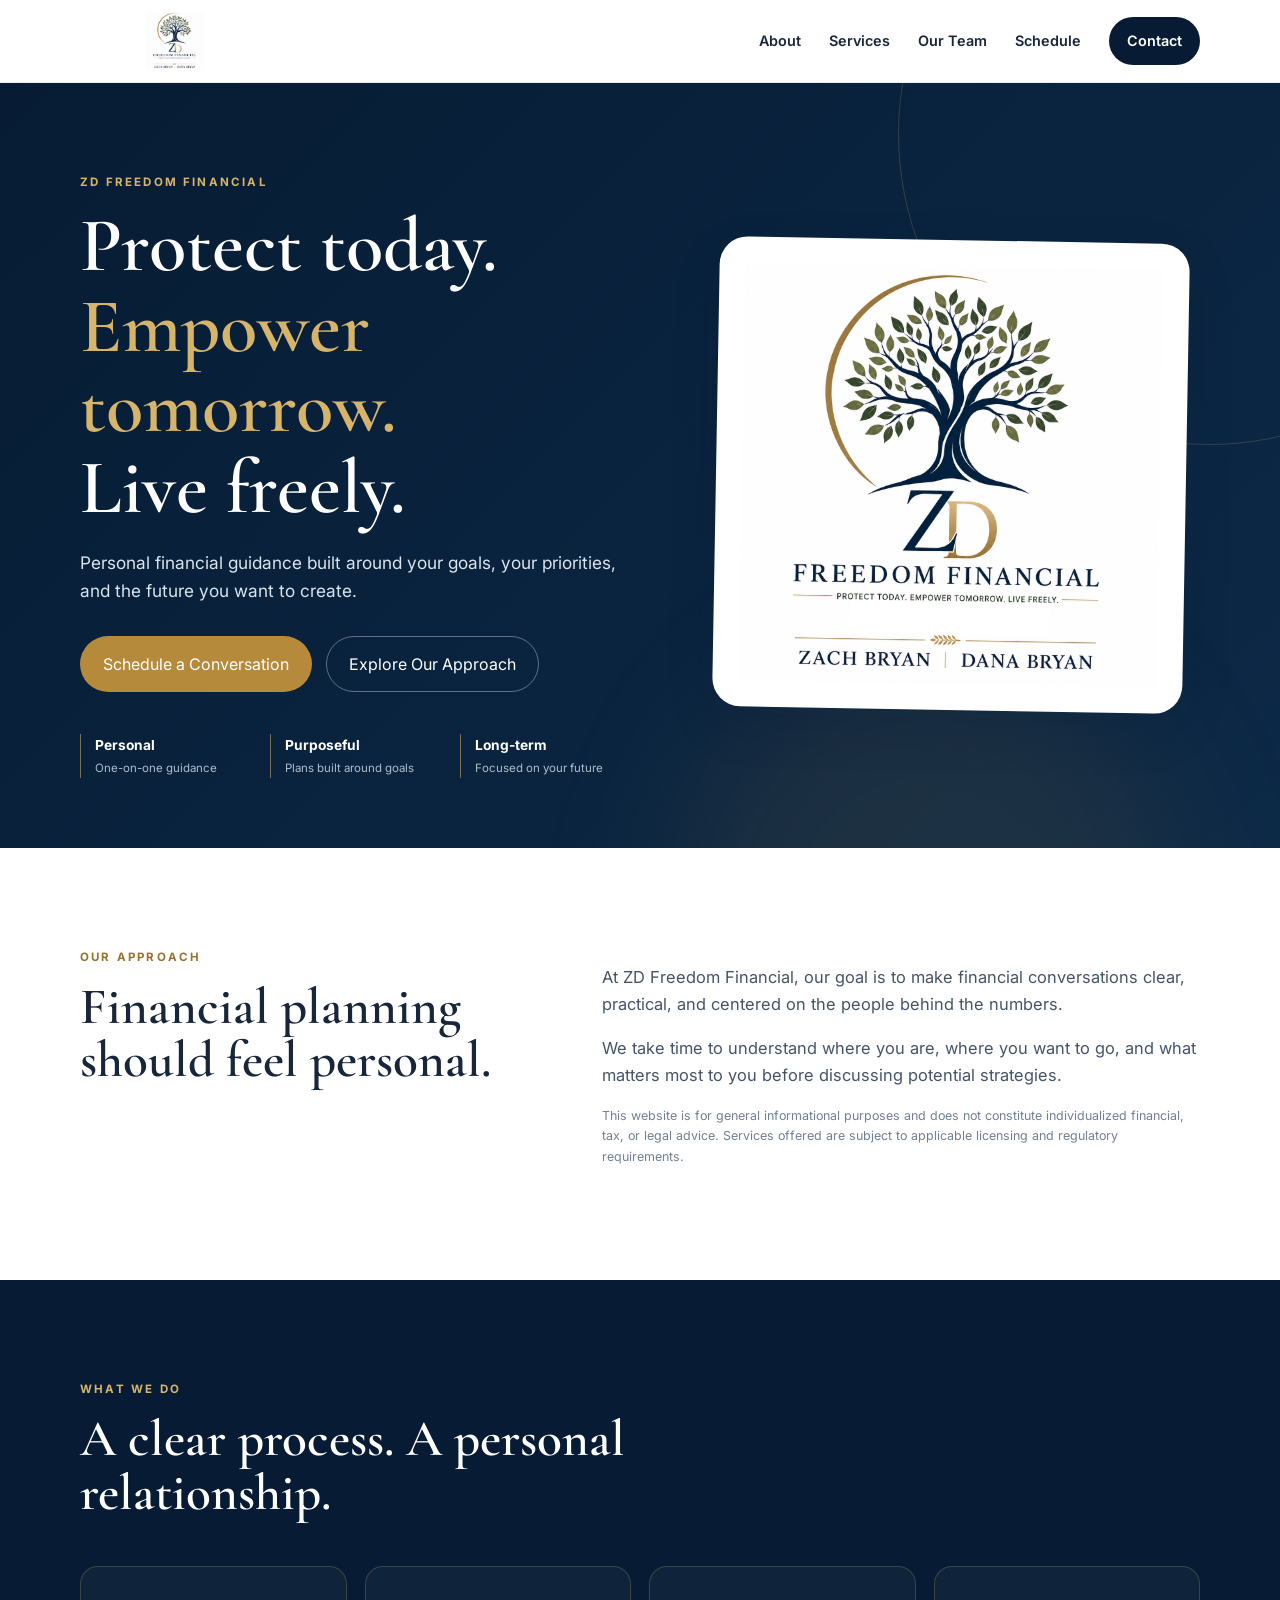
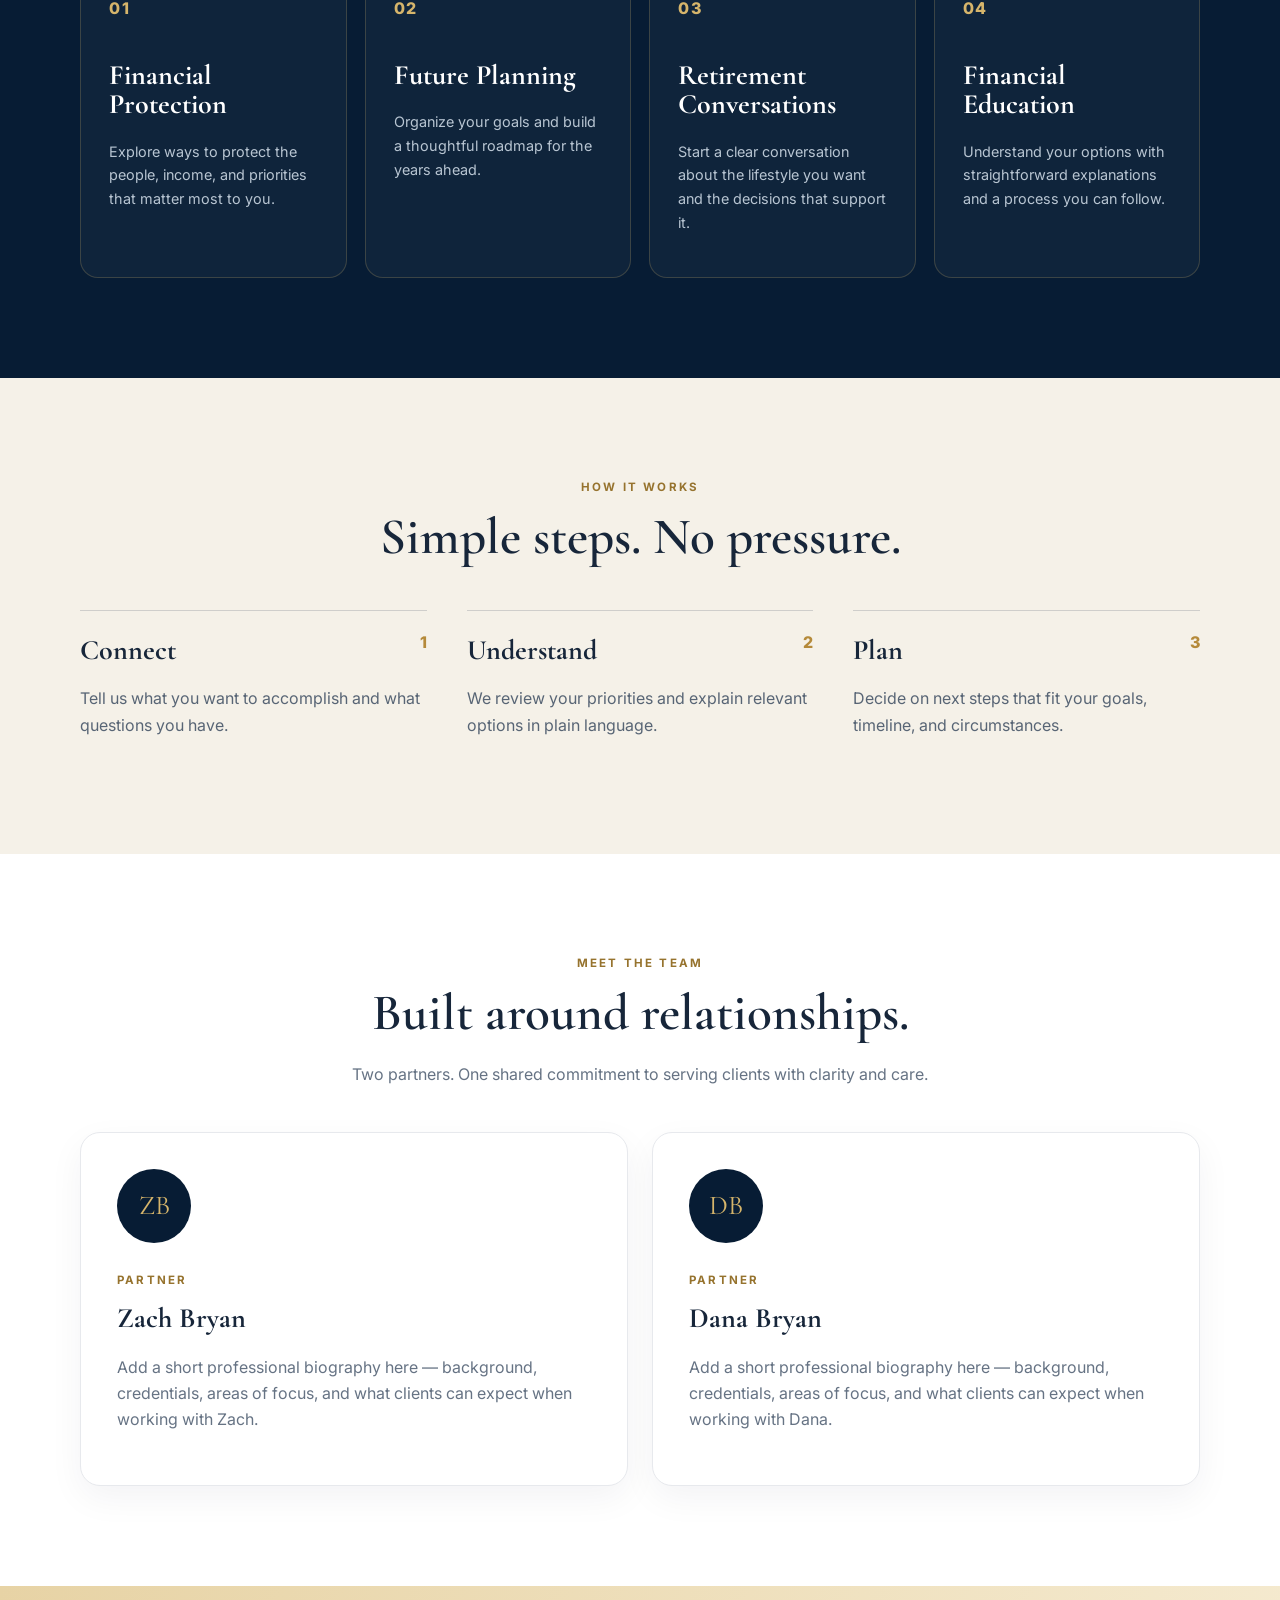
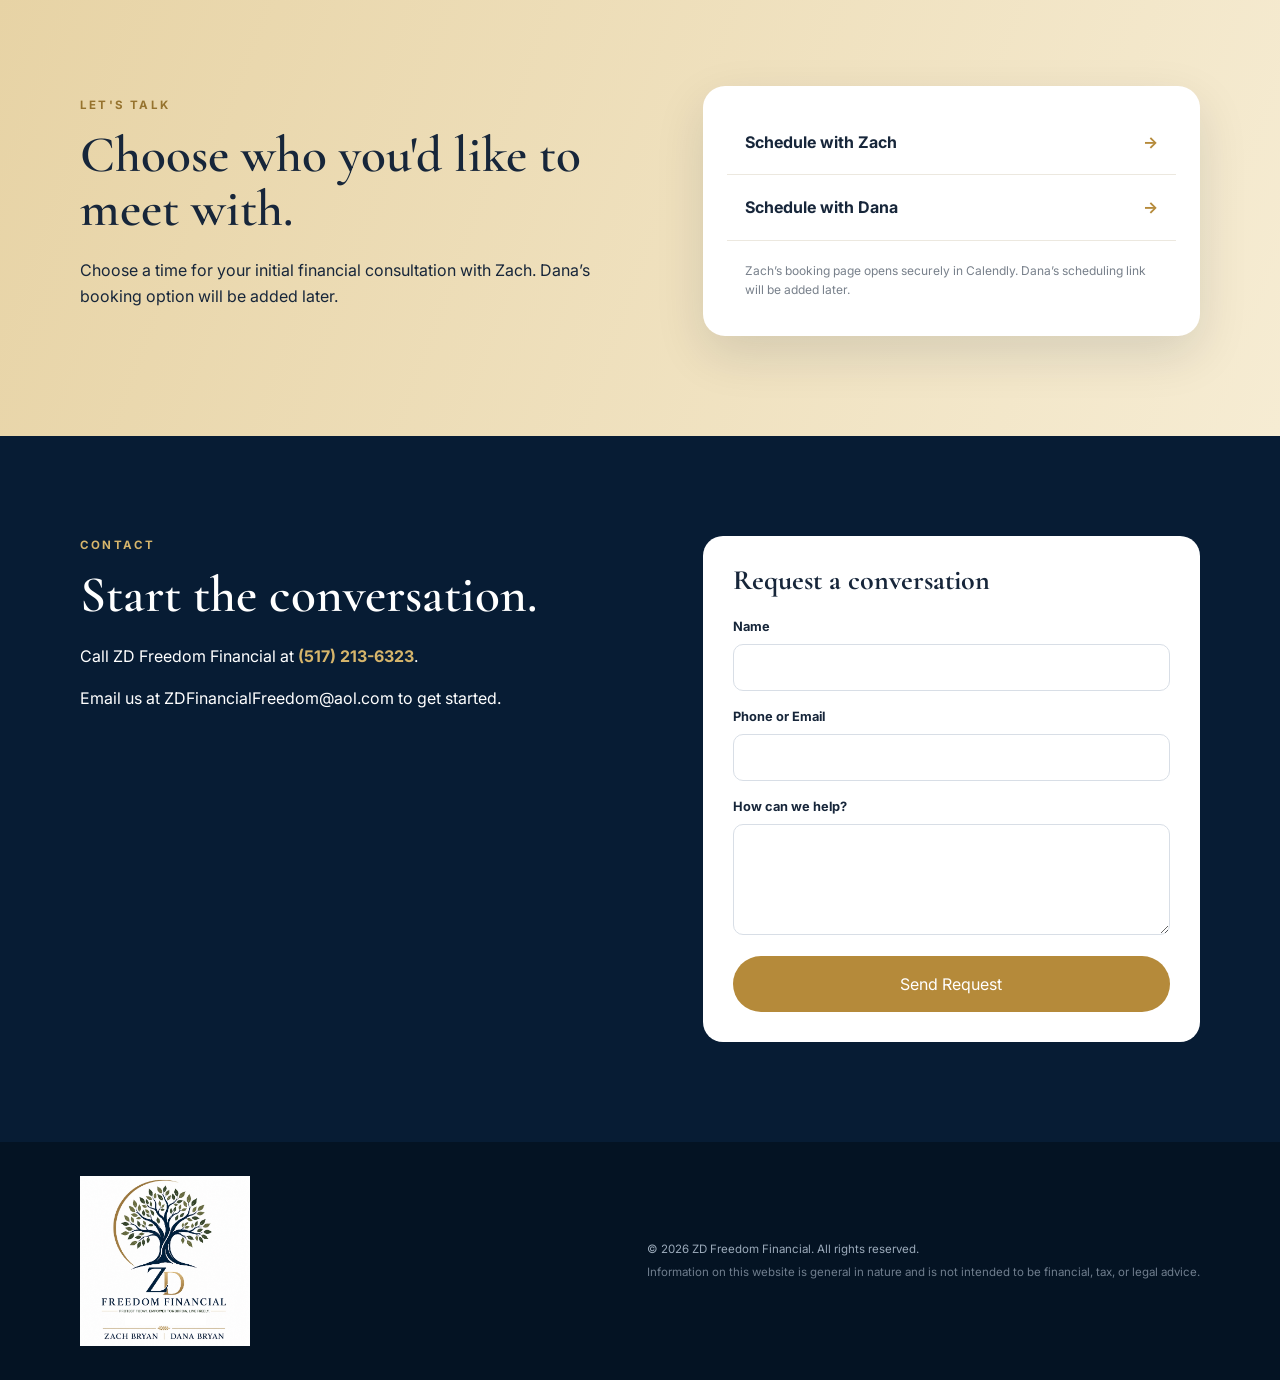
==== index.html @ 682ad18f "Remove placeholder text from service areas section Removed placeholder text for service areas in the" ====
<!doctype html>
<html lang="en">
<head>
  <meta charset="utf-8">
  <meta name="viewport" content="width=device-width, initial-scale=1">
  <meta name="description" content="ZD Freedom Financial — Protect Today. Empower Tomorrow. Live Freely.">
  <meta name="theme-color" content="#071c34">
  <title>ZD Freedom Financial</title>
  <link rel="icon" href="assets/favicon.png">
  <link rel="preconnect" href="https://fonts.googleapis.com">
  <link rel="preconnect" href="https://fonts.gstatic.com" crossorigin>
  <link href="https://fonts.googleapis.com/css2?family=Cormorant+Garamond:wght@500;600;700&family=Inter:wght@400;500;600;700&display=swap" rel="stylesheet">
  <link rel="stylesheet" href="styles.css">
</head>
<body>
  <header class="site-header">
    <div class="container nav-wrap">
      <a class="brand" href="#top" aria-label="ZD Freedom Financial home">
        <img src="assets/zd-freedom-financial-logo-no-phone.png" alt="ZD Freedom Financial logo">
      </a>
      <button class="menu-toggle" aria-label="Open menu" aria-expanded="false">☰</button>
      <nav class="nav" aria-label="Primary navigation">
        <a href="#about">About</a>
        <a href="#services">Services</a>
        <a href="#team">Our Team</a>
        <a href="#schedule">Schedule</a>
        <a class="nav-cta" href="#contact">Contact</a>
      </nav>
    </div>
  </header>

  <main id="top">
    <section class="hero">
      <div class="hero-glow"></div>
      <div class="container hero-grid">
        <div class="hero-copy">
          <p class="eyebrow">ZD FREEDOM FINANCIAL</p>
          <h1>Protect today.<br><span>Empower tomorrow.</span><br>Live freely.</h1>
          <p class="hero-text">Personal financial guidance built around your goals, your priorities, and the future you want to create.</p>
          <div class="hero-actions">
            <a class="button button-gold" href="#schedule">Schedule a Conversation</a>
            <a class="button button-outline" href="#services">Explore Our Approach</a>
          </div>
          <div class="trust-row">
            <div><strong>Personal</strong><span>One-on-one guidance</span></div>
            <div><strong>Purposeful</strong><span>Plans built around goals</span></div>
            <div><strong>Long-term</strong><span>Focused on your future</span></div>
          </div>
        </div>
        <div class="hero-art">
          <div class="logo-card">
            <img src="assets/zd-freedom-financial-logo-no-phone.png" alt="ZD Freedom Financial">
          </div>
        </div>
      </div>
    </section>

    <section id="about" class="section section-light">
      <div class="container two-col">
        <div>
          <p class="eyebrow dark">OUR APPROACH</p>
          <h2>Financial planning should feel personal.</h2>
        </div>
        <div class="copy">
          <p>At ZD Freedom Financial, our goal is to make financial conversations clear, practical, and centered on the people behind the numbers.</p>
          <p>We take time to understand where you are, where you want to go, and what matters most to you before discussing potential strategies.</p>
          <p class="small-note">This website is for general informational purposes and does not constitute individualized financial, tax, or legal advice. Services offered are subject to applicable licensing and regulatory requirements.</p>
        </div>
      </div>
    </section>

    <section id="services" class="section section-navy">
      <div class="container">
        <div class="section-heading">
          <p class="eyebrow">WHAT WE DO</p>
          <h2>A clear process. A personal relationship.</h2>
        </div>
        <div class="cards">
          <article class="service-card">
            <div class="icon">01</div>
            <h3>Financial Protection</h3>
            <p>Explore ways to protect the people, income, and priorities that matter most to you.</p>
          </article>
          <article class="service-card">
            <div class="icon">02</div>
            <h3>Future Planning</h3>
            <p>Organize your goals and build a thoughtful roadmap for the years ahead.</p>
          </article>
          <article class="service-card">
            <div class="icon">03</div>
            <h3>Retirement Conversations</h3>
            <p>Start a clear conversation about the lifestyle you want and the decisions that support it.</p>
          </article>
          <article class="service-card">
            <div class="icon">04</div>
            <h3>Financial Education</h3>
            <p>Understand your options with straightforward explanations and a process you can follow.</p>
          </article>
        </div>
      </div>
    </section>

    <section class="section section-cream">
      <div class="container process">
        <div class="section-heading centered">
          <p class="eyebrow dark">HOW IT WORKS</p>
          <h2>Simple steps. No pressure.</h2>
        </div>
        <div class="steps">
          <div class="step"><span>1</span><h3>Connect</h3><p>Tell us what you want to accomplish and what questions you have.</p></div>
          <div class="step"><span>2</span><h3>Understand</h3><p>We review your priorities and explain relevant options in plain language.</p></div>
          <div class="step"><span>3</span><h3>Plan</h3><p>Decide on next steps that fit your goals, timeline, and circumstances.</p></div>
        </div>
      </div>
    </section>

    <section id="team" class="section section-light">
      <div class="container">
        <div class="section-heading centered">
          <p class="eyebrow dark">MEET THE TEAM</p>
          <h2>Built around relationships.</h2>
          <p>Two partners. One shared commitment to serving clients with clarity and care.</p>
        </div>
        <div class="team-grid">
          <article class="person-card">
            <div class="person-monogram">ZB</div>
            <p class="eyebrow dark">PARTNER</p>
            <h3>Zach Bryan</h3>
            <p>Add a short professional biography here — background, credentials, areas of focus, and what clients can expect when working with Zach.</p>
          </article>
          <article class="person-card">
            <div class="person-monogram">DB</div>
            <p class="eyebrow dark">PARTNER</p>
            <h3>Dana Bryan</h3>
            <p>Add a short professional biography here — background, credentials, areas of focus, and what clients can expect when working with Dana.</p>
          </article>
        </div>
      </div>
    </section>

    <section id="schedule" class="section section-gold">
      <div class="container schedule-grid">
        <div>
          <p class="eyebrow dark">LET'S TALK</p>
          <h2>Choose who you'd like to meet with.</h2>
          <p>Choose a time for your initial financial consultation with Zach. Dana’s booking option will be added later.</p>
        </div>
        <div class="booking-panel">
          <a class="booking-button" href="https://calendly.com/zach1bryan/initial-financial-consultation" target="_blank" rel="noopener noreferrer">Schedule with Zach <span>→</span></a>
          <a class="booking-button" href="config.html#dana">Schedule with Dana <span>→</span></a>
          <p class="booking-note">Zach’s booking page opens securely in Calendly. Dana’s scheduling link will be added later.</p>
        </div>
      </div>
    </section>

    <section id="contact" class="section section-navy contact-section">
      <div class="container contact-grid">
        <div>
          <p class="eyebrow">CONTACT</p>
          <h2>Start the conversation.</h2>
          <p>Call ZD Freedom Financial at <a class="phone" href="tel:+15172136323">(517) 213-6323</a>.</p>
          Email us at <a href="mailto:ZDFinancialFreedom@aol.com">ZDFinancialFreedom@aol.com</a> to get started.
        </div>
        <div class="contact-box">
          <h3>Request a conversation</h3>
         <form action="https://formsubmit.co/ZDFinancialFreedom@aol.com" method="POST">
            <label>Name<input name="Name" required></label>
            <label>Phone or Email<input name="Contact" required></label>
            <label>How can we help?<textarea name="Message" rows="4" required></textarea></label>
            <button class="button button-gold" type="submit">Send Request</button>
          </form>
        </div>
      </div>
    </section>
  </main>

  <footer class="footer">
    <div class="container footer-wrap">
      <img src="assets/zd-freedom-financial-logo-no-phone.png" alt="ZD Freedom Financial">
      <div>
        <p>© 2026 ZD Freedom Financial. All rights reserved.</p>
        <p class="footer-disclaimer">Information on this website is general in nature and is not intended to be financial, tax, or legal advice.</p>
      </div>
    </div>
  </footer>
  <script src="script.js"></script>
</body>
</html>
---- styles.css ----
:root{
  --navy:#071c34; --navy-2:#0e2c4d; --gold:#b58a3a; --gold-light:#d6b56b;
  --cream:#f5f1e8; --white:#fff; --ink:#17263a; --muted:#667384;
  --shadow:0 18px 50px rgba(7,28,52,.12);
}
*{box-sizing:border-box}
html{scroll-behavior:smooth}
body{margin:0;font-family:Inter,system-ui,-apple-system,BlinkMacSystemFont,"Segoe UI",sans-serif;color:var(--ink);background:var(--white);line-height:1.65}
img{max-width:100%;display:block}
a{color:inherit;text-decoration:none}
.container{width:min(1120px,92%);margin:0 auto}
.site-header{position:sticky;top:0;z-index:50;background:rgba(255,255,255,.96);backdrop-filter:blur(12px);border-bottom:1px solid rgba(7,28,52,.08)}
.nav-wrap{height:82px;display:flex;align-items:center;justify-content:space-between;gap:30px}
.brand img{width:190px;height:58px;object-fit:contain}
.nav{display:flex;align-items:center;gap:28px;font-size:.9rem;font-weight:600}
.nav a{transition:.2s}
.nav a:hover{color:var(--gold)}
.nav-cta{background:var(--navy);color:white!important;padding:12px 18px;border-radius:999px}
.menu-toggle{display:none;border:0;background:none;font-size:1.5rem;color:var(--navy)}
.hero{position:relative;overflow:hidden;background:linear-gradient(135deg,var(--navy),#0c2947);color:white;padding:90px 0 70px}
.hero:before{content:"";position:absolute;width:620px;height:620px;border:1px solid rgba(214,181,107,.2);border-radius:50%;right:-240px;top:-260px}
.hero-glow{position:absolute;width:500px;height:500px;background:rgba(181,138,58,.1);filter:blur(70px);right:8%;bottom:-300px;border-radius:50%}
.hero-grid{display:grid;grid-template-columns:1.05fr .95fr;align-items:center;gap:70px;position:relative}
.eyebrow{letter-spacing:.19em;font-size:.72rem;font-weight:700;color:var(--gold-light);margin:0 0 14px}
.eyebrow.dark{color:#96732e}
h1,h2,h3{font-family:"Cormorant Garamond",Georgia,serif;line-height:1.05;margin:0 0 20px}
h1{font-size:clamp(3.4rem,6vw,5.7rem);font-weight:600}
h1 span{color:var(--gold-light)}
h2{font-size:clamp(2.4rem,4vw,3.7rem);font-weight:600}
h3{font-size:1.75rem}
.hero-text{font-size:1.08rem;max-width:620px;color:#dbe4ee}
.hero-actions{display:flex;gap:14px;flex-wrap:wrap;margin:30px 0 42px}
.button{display:inline-flex;align-items:center;justify-content:center;border-radius:999px;padding:14px 22px;font-weight:700;border:1px solid transparent;cursor:pointer;font:inherit}
.button-gold{background:var(--gold);color:white}
.button-outline{border-color:rgba(255,255,255,.35);color:white}
.button:hover{transform:translateY(-1px)}
.trust-row{display:grid;grid-template-columns:repeat(3,1fr);gap:18px;max-width:650px}
.trust-row div{border-left:1px solid rgba(214,181,107,.55);padding-left:14px}
.trust-row strong{display:block;font-size:.86rem}
.trust-row span{display:block;color:#aebdcb;font-size:.72rem;margin-top:2px}
.hero-art{display:flex;justify-content:center}
.logo-card{background:white;border-radius:28px;padding:26px;box-shadow:var(--shadow);width:min(470px,100%);transform:rotate(1deg)}
.logo-card img{width:100%;height:auto}
.section{padding:100px 0}
.section-light{background:white}
.section-cream{background:var(--cream)}
.section-navy{background:var(--navy);color:white}
.section-gold{background:linear-gradient(110deg,#e7d3a5,#f6ecd3)}
.two-col{display:grid;grid-template-columns:.85fr 1.15fr;gap:80px;align-items:start}
.copy{font-size:1.03rem;color:#455467}
.small-note{font-size:.78rem;color:#718093}
.section-heading{max-width:760px;margin-bottom:45px}
.section-heading.centered{margin-left:auto;margin-right:auto;text-align:center}
.section-heading>p:last-child{color:#aebdcb}
.section-cream .section-heading>p:last-child,.section-light .section-heading>p:last-child{color:#667384}
.cards{display:grid;grid-template-columns:repeat(4,1fr);gap:18px}
.service-card{border:1px solid rgba(214,181,107,.22);background:rgba(255,255,255,.035);padding:28px;border-radius:18px;min-height:270px}
.service-card p{color:#b8c5d2;font-size:.9rem}
.icon{color:var(--gold-light);font-weight:800;letter-spacing:.1em;margin-bottom:40px}
.steps{display:grid;grid-template-columns:repeat(3,1fr);gap:40px}
.step{position:relative;padding-top:25px;border-top:1px solid rgba(7,28,52,.16)}
.step span{position:absolute;right:0;top:18px;color:var(--gold);font-weight:800}
.step p{color:#586575}
.team-grid{display:grid;grid-template-columns:repeat(2,1fr);gap:24px}
.person-card{padding:36px;border:1px solid #e7e9ed;border-radius:20px;background:#fff;box-shadow:0 12px 35px rgba(7,28,52,.05)}
.person-monogram{width:74px;height:74px;border-radius:50%;background:var(--navy);color:var(--gold-light);display:grid;place-items:center;font-family:"Cormorant Garamond",Georgia,serif;font-size:1.7rem;margin-bottom:28px}
.person-card p:last-child{color:#667384}
.schedule-grid{display:grid;grid-template-columns:1fr .9fr;gap:70px;align-items:center}
.booking-panel{background:white;border-radius:22px;padding:24px;box-shadow:var(--shadow)}
.booking-button{display:flex;justify-content:space-between;align-items:center;padding:19px 18px;border-bottom:1px solid #ece8df;font-weight:700}
.booking-button:first-child{border-top:0}
.booking-button span{color:var(--gold)}
.booking-note{font-size:.75rem;color:#78808b;padding:8px 18px 0}
.contact-grid{display:grid;grid-template-columns:1fr .9fr;gap:70px;align-items:start}
.phone{color:var(--gold-light);font-weight:700}
.contact-box{background:white;color:var(--ink);padding:30px;border-radius:20px}
.contact-box form{display:grid;gap:15px}
.contact-box label{font-size:.8rem;font-weight:700}
.contact-box input,.contact-box textarea{width:100%;margin-top:7px;border:1px solid #d8dee6;border-radius:10px;padding:12px;font:inherit;resize:vertical}
.form-note{font-size:.7rem;color:#7a8591;margin:15px 0 0}
.footer{background:#041323;color:#9baaba;padding:34px 0}
.footer-wrap{display:flex;align-items:center;justify-content:space-between;gap:30px}
.footer img{width:170px;filter:none;opacity:1}
.footer p{font-size:.72rem;margin:4px 0}
.footer-disclaimer{color:#6f7d8d}
@media(max-width:900px){
  .nav{display:none;position:absolute;top:82px;left:0;right:0;background:white;padding:18px 4%;box-shadow:0 15px 30px rgba(0,0,0,.08);flex-direction:column;align-items:stretch}
  .nav.open{display:flex}
  .menu-toggle{display:block}
  .hero-grid,.two-col,.schedule-grid,.contact-grid{grid-template-columns:1fr}
  .hero-art{order:-1}
  .logo-card{max-width:420px}
  .cards{grid-template-columns:repeat(2,1fr)}
  .steps{gap:25px}
}
@media(max-width:600px){
  .section{padding:70px 0}
  .brand img{width:150px}
  .hero{padding-top:65px}
  .cards,.team-grid,.steps,.trust-row{grid-template-columns:1fr}
  .hero-actions{flex-direction:column}
  .button{width:100%}
  .footer-wrap{flex-direction:column;align-items:flex-start}
}
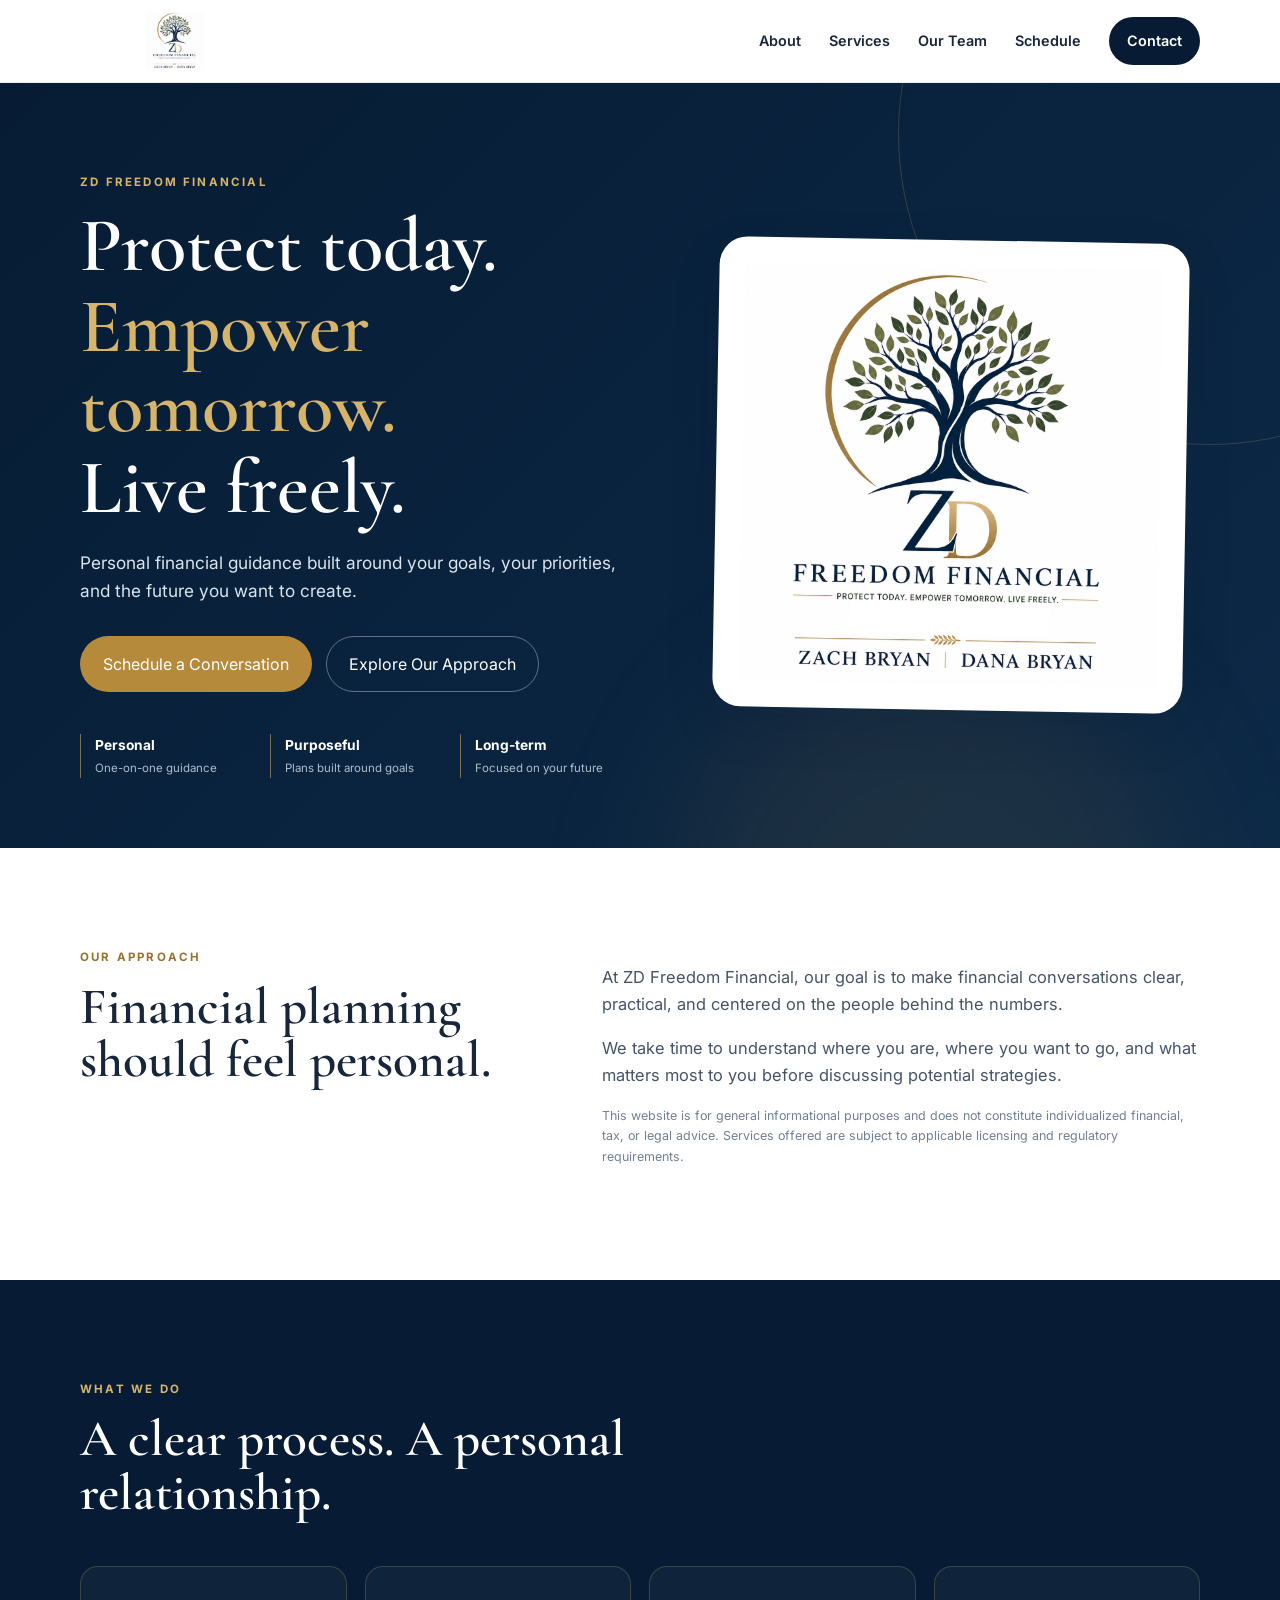
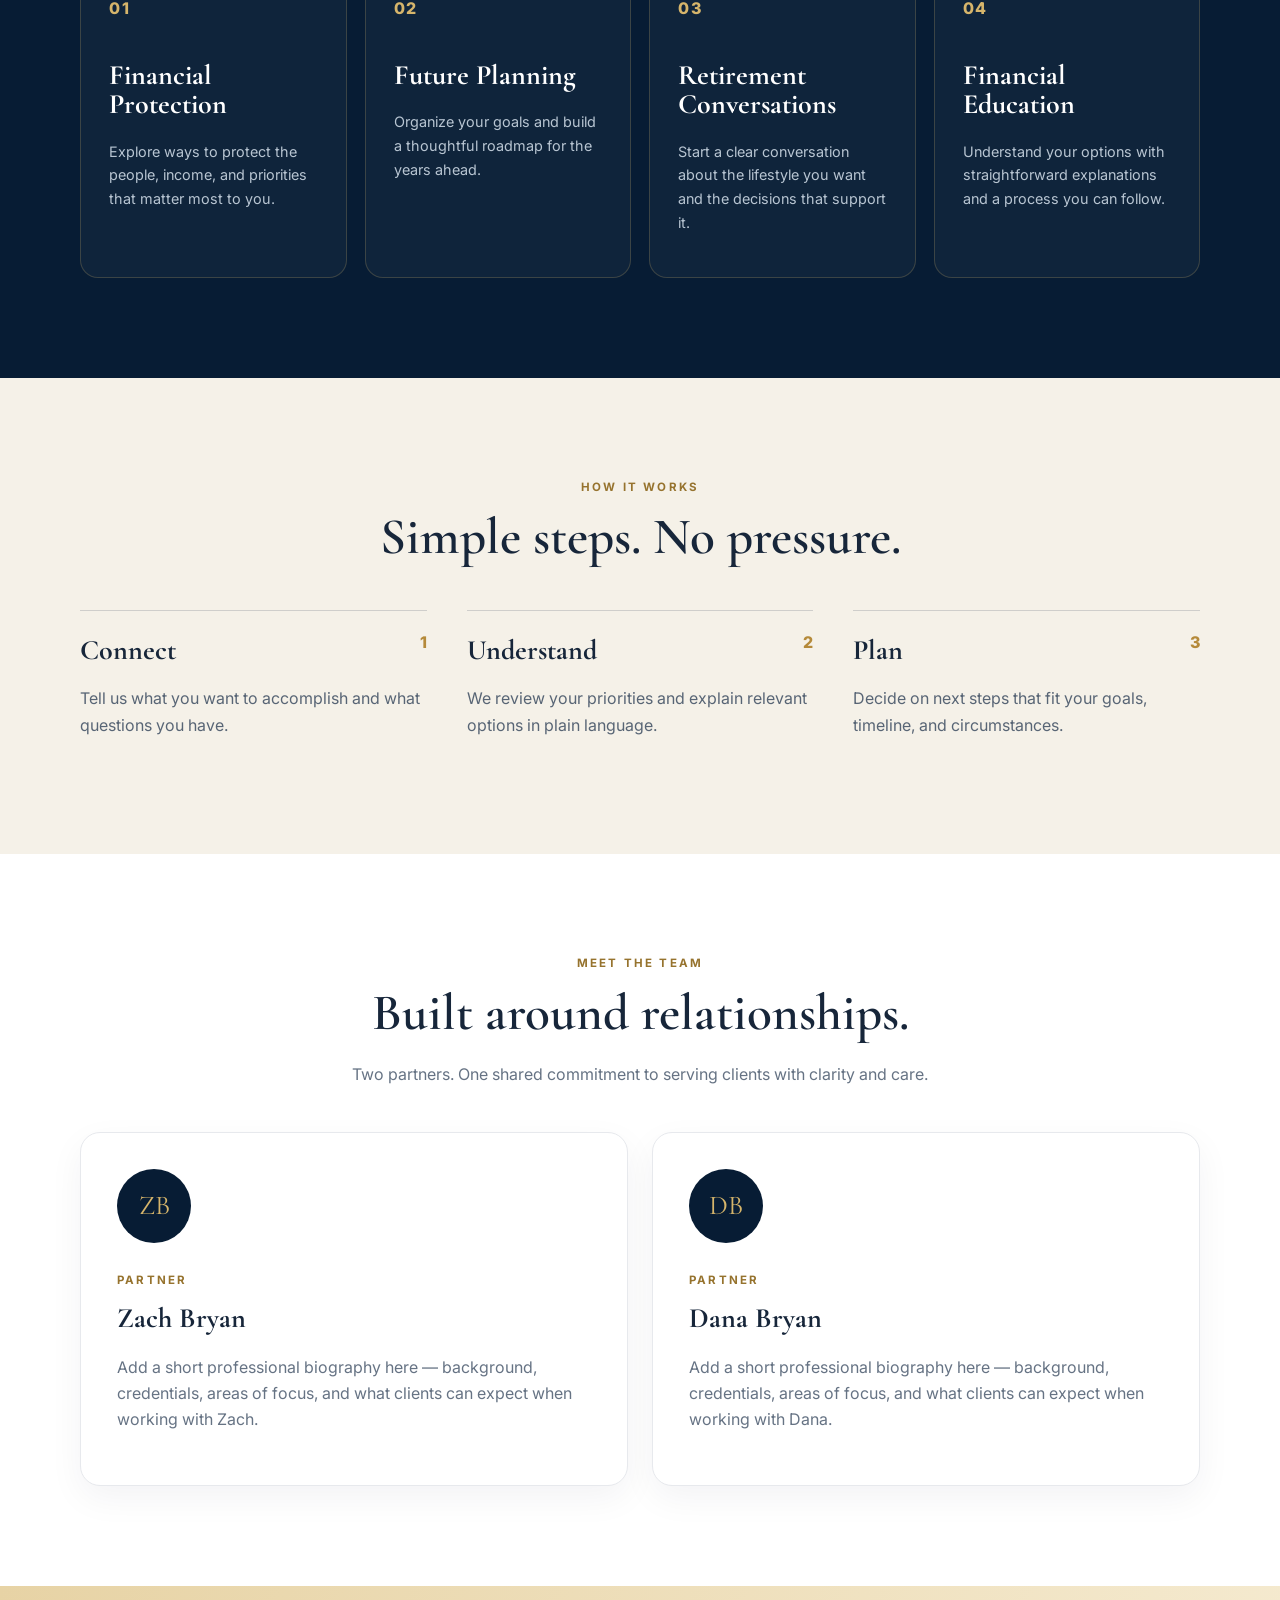
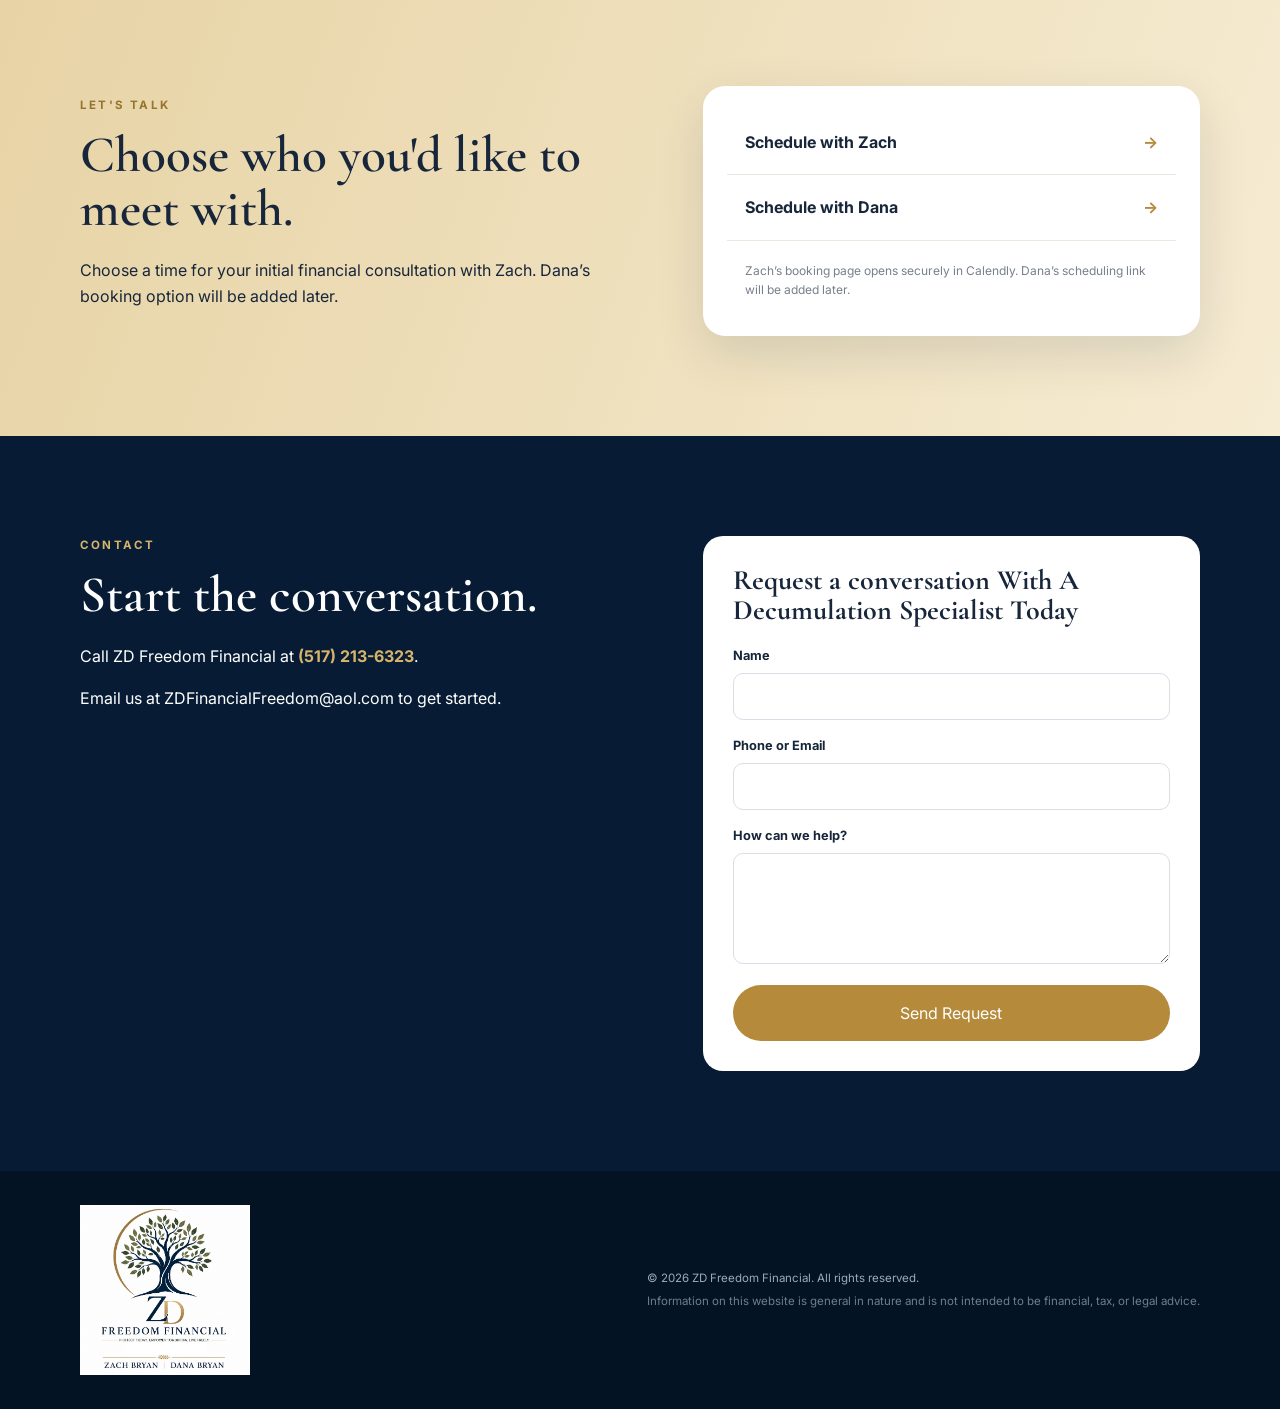
==== commit ac41f5b5: "Update conversation request header for clarity" ====
--- a/index.html
+++ b/index.html
@@ -162,7 +162,7 @@
           Email us at <a href="mailto:ZDFinancialFreedom@aol.com">ZDFinancialFreedom@aol.com</a> to get started.
         </div>
         <div class="contact-box">
-          <h3>Request a conversation</h3>
+          <h3>Request a conversation With A Decumulation Specialist Today</h3>
          <form action="https://formsubmit.co/ZDFinancialFreedom@aol.com" method="POST">
             <label>Name<input name="Name" required></label>
             <label>Phone or Email<input name="Contact" required></label>
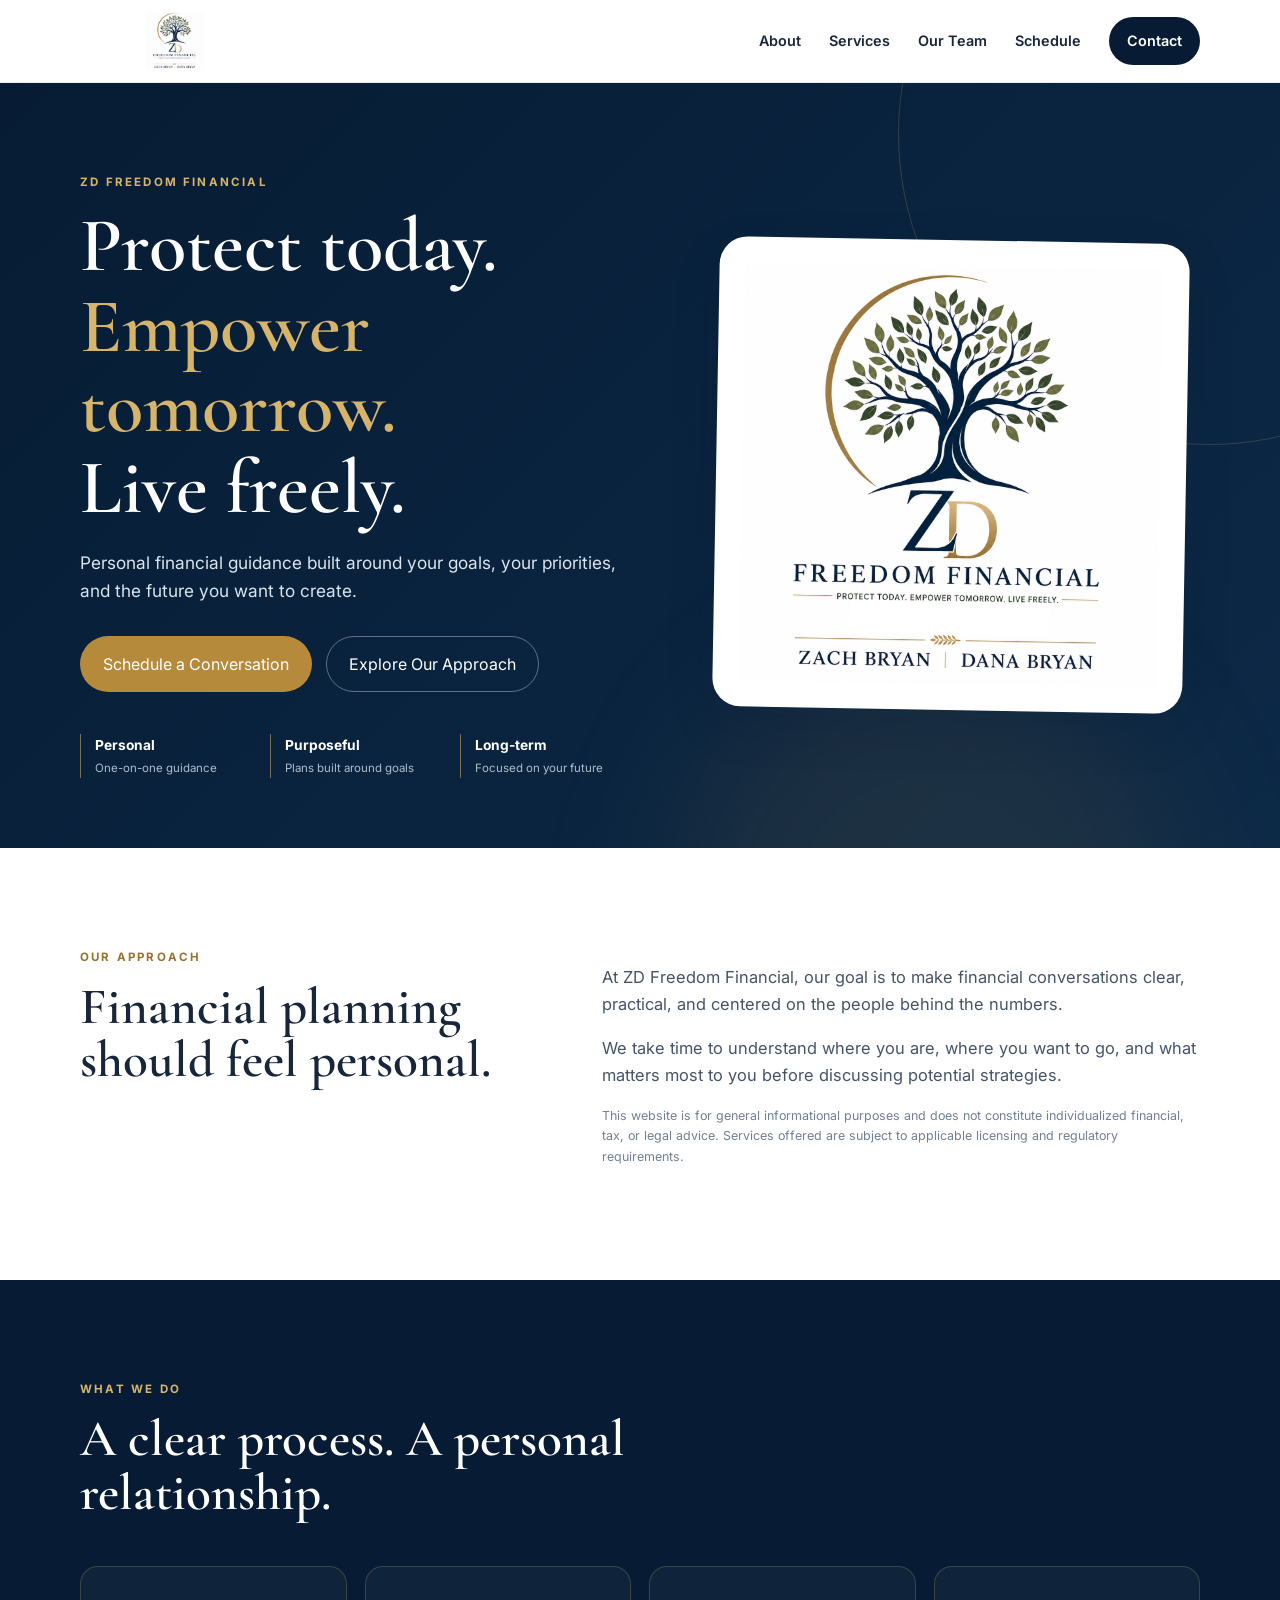
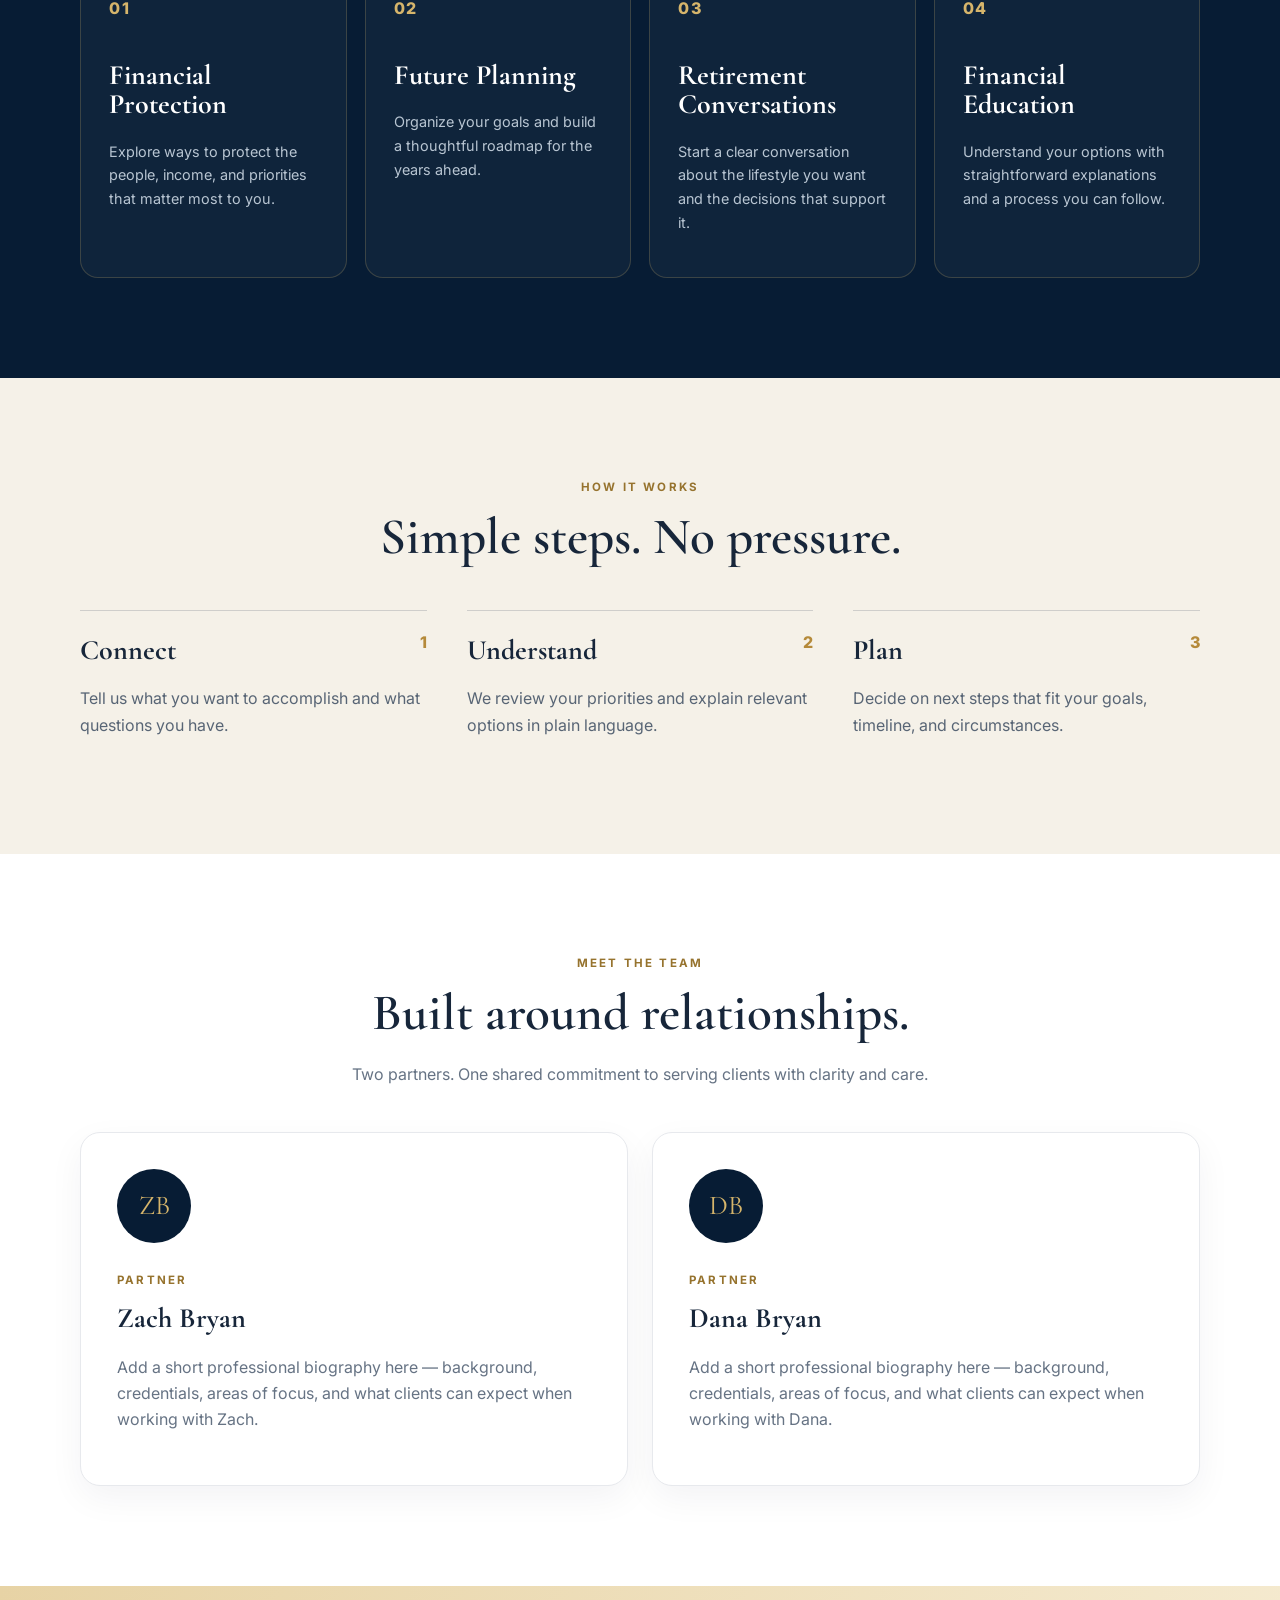
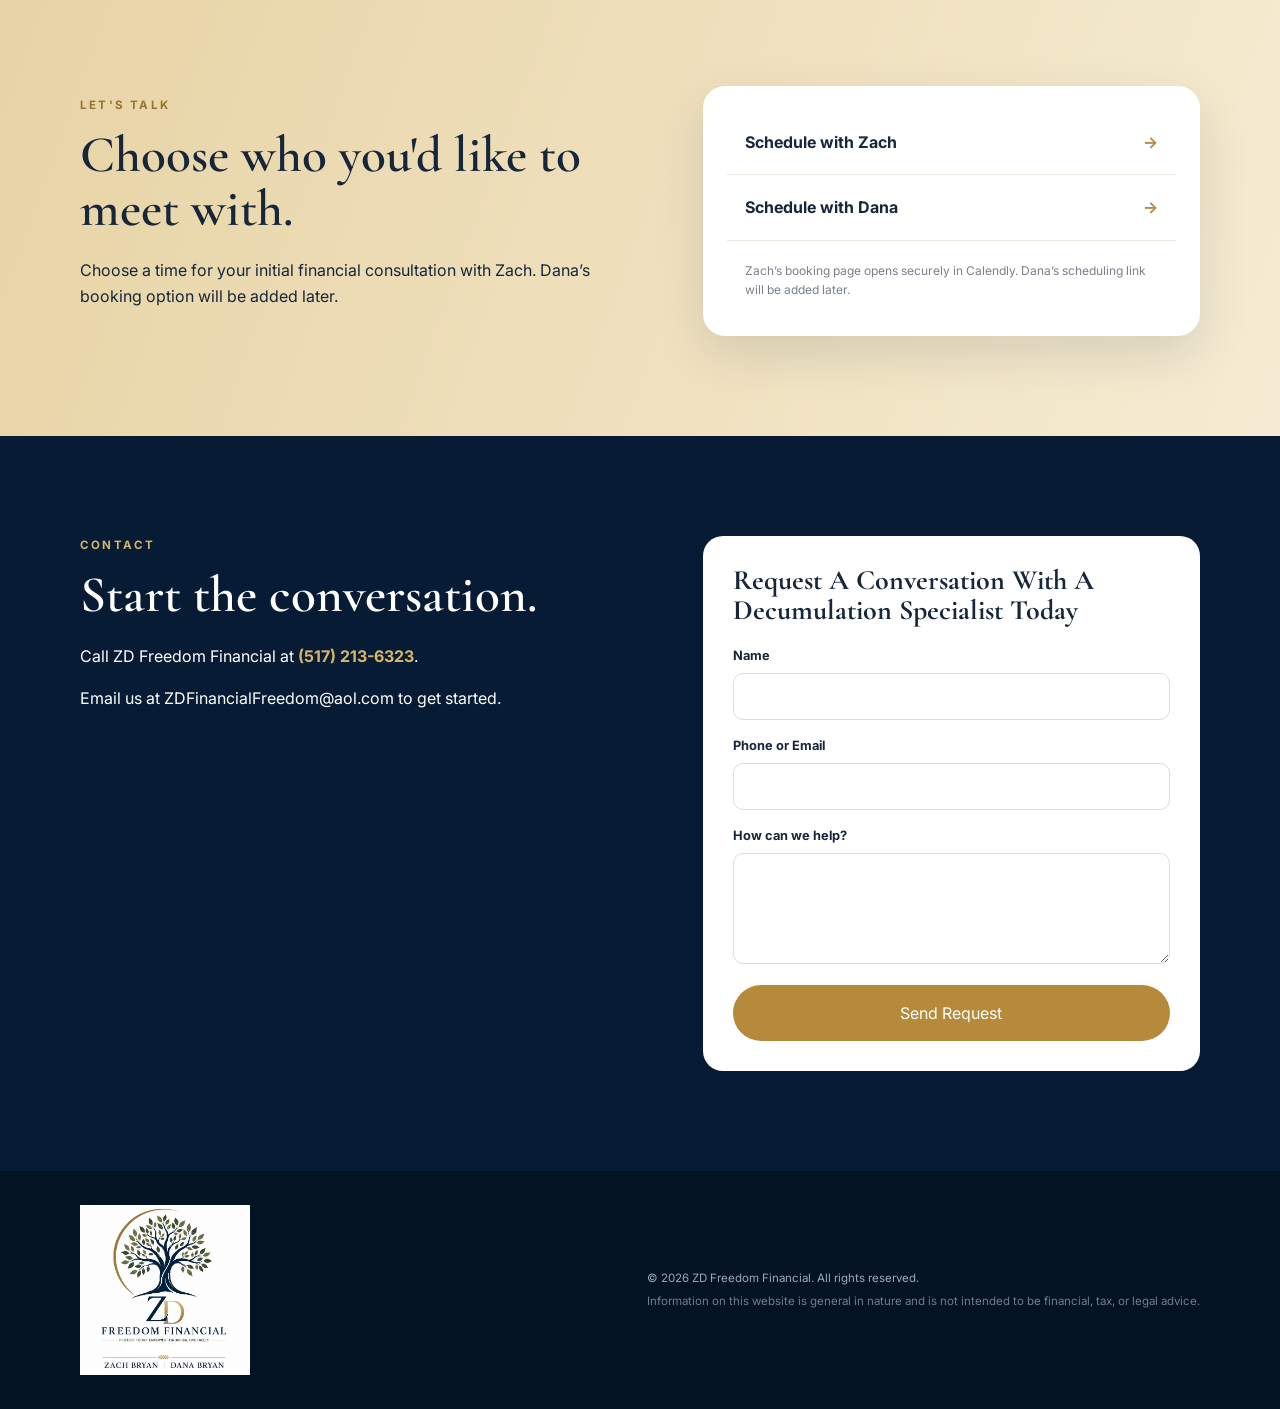
==== commit 9d2184d2: "Update heading text for conversation request" ====
--- a/index.html
+++ b/index.html
@@ -162,7 +162,7 @@
           Email us at <a href="mailto:ZDFinancialFreedom@aol.com">ZDFinancialFreedom@aol.com</a> to get started.
         </div>
         <div class="contact-box">
-          <h3>Request a conversation With A Decumulation Specialist Today</h3>
+          <h3>Request A Conversation With A Decumulation Specialist Today</h3>
          <form action="https://formsubmit.co/ZDFinancialFreedom@aol.com" method="POST">
             <label>Name<input name="Name" required></label>
             <label>Phone or Email<input name="Contact" required></label>
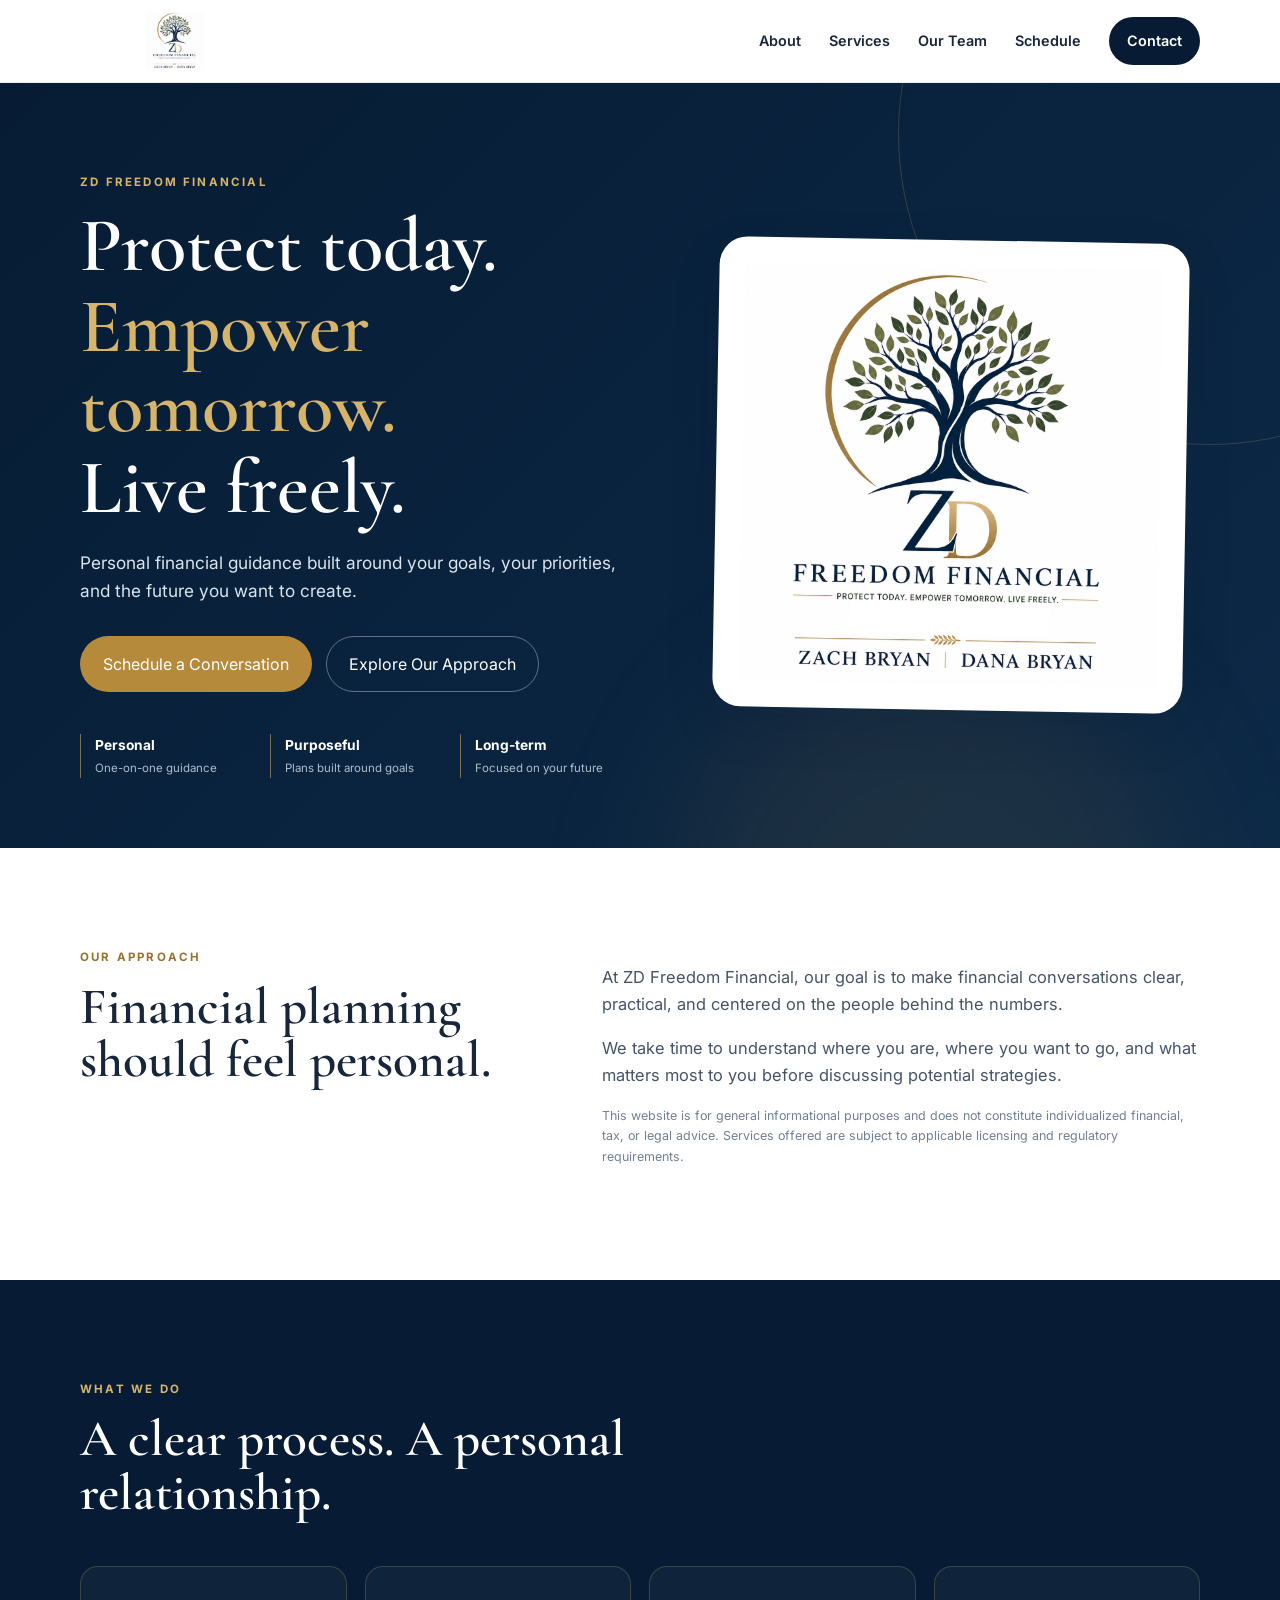
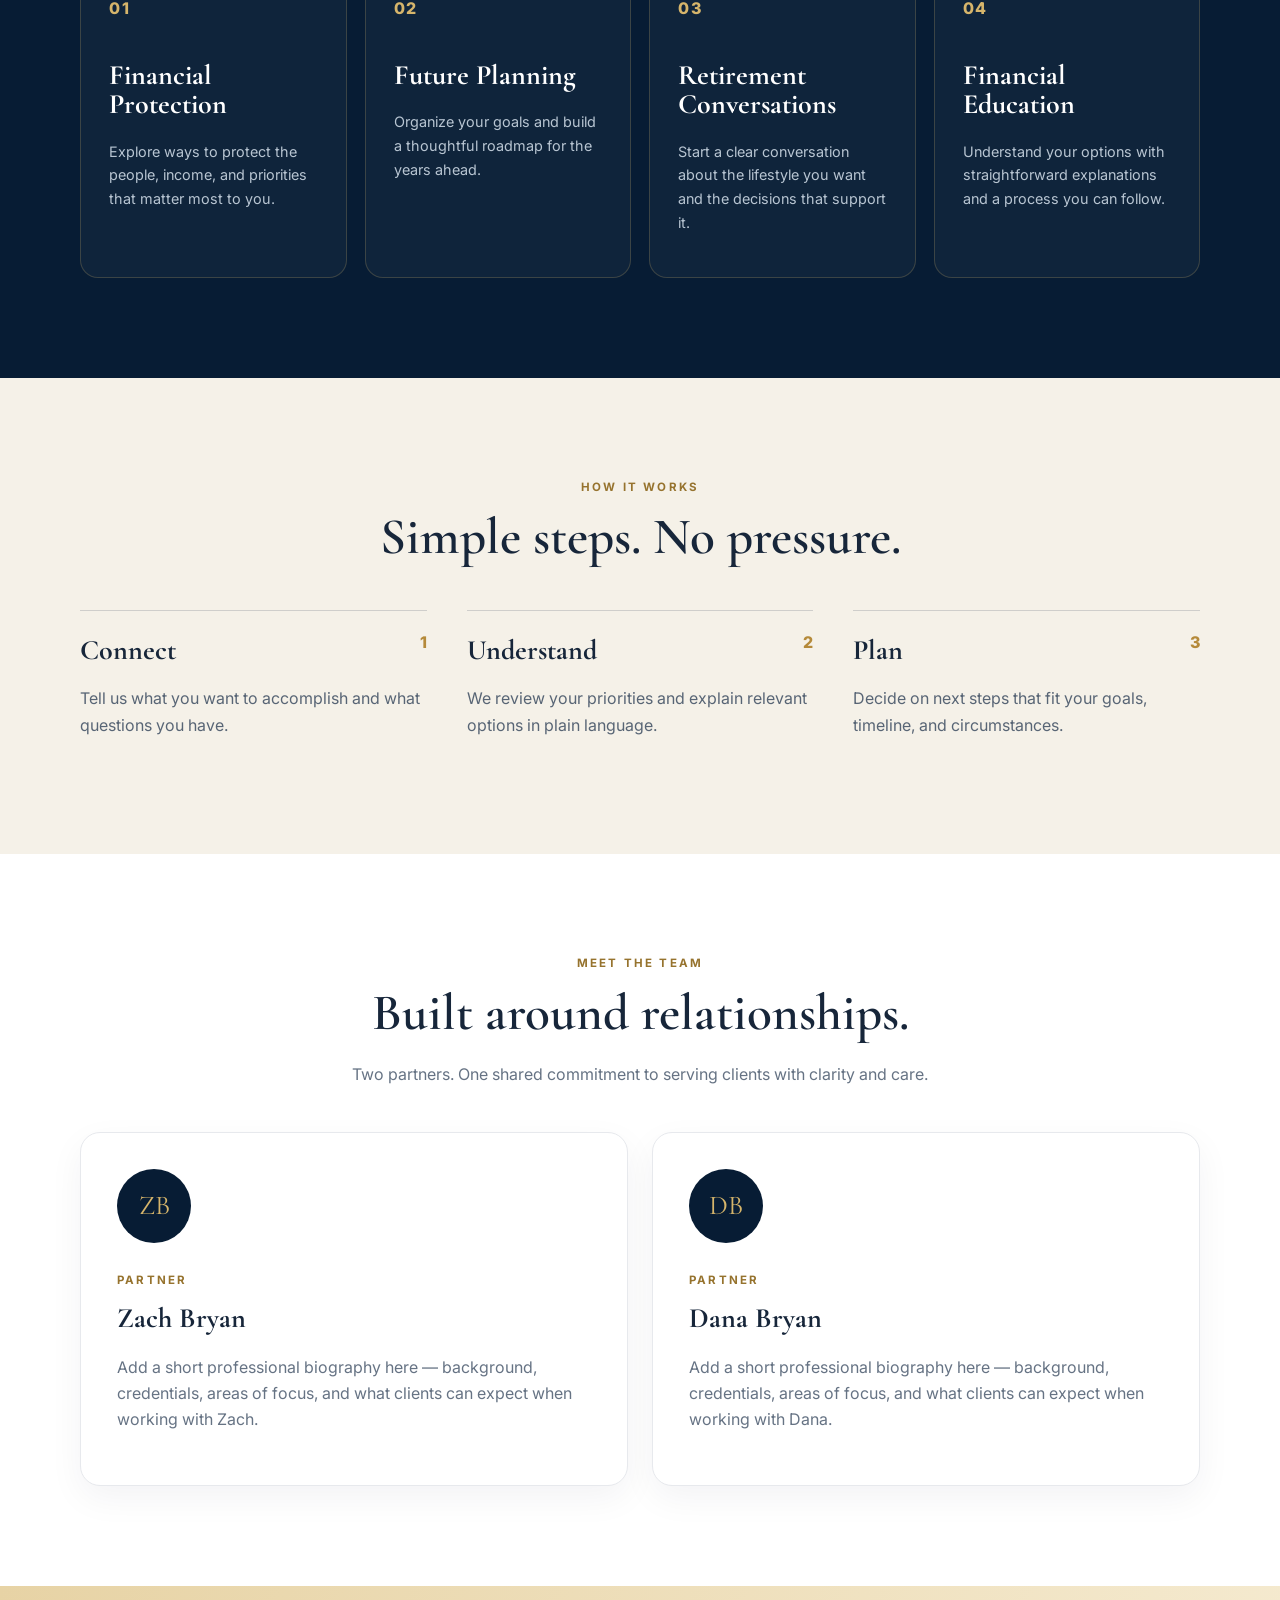
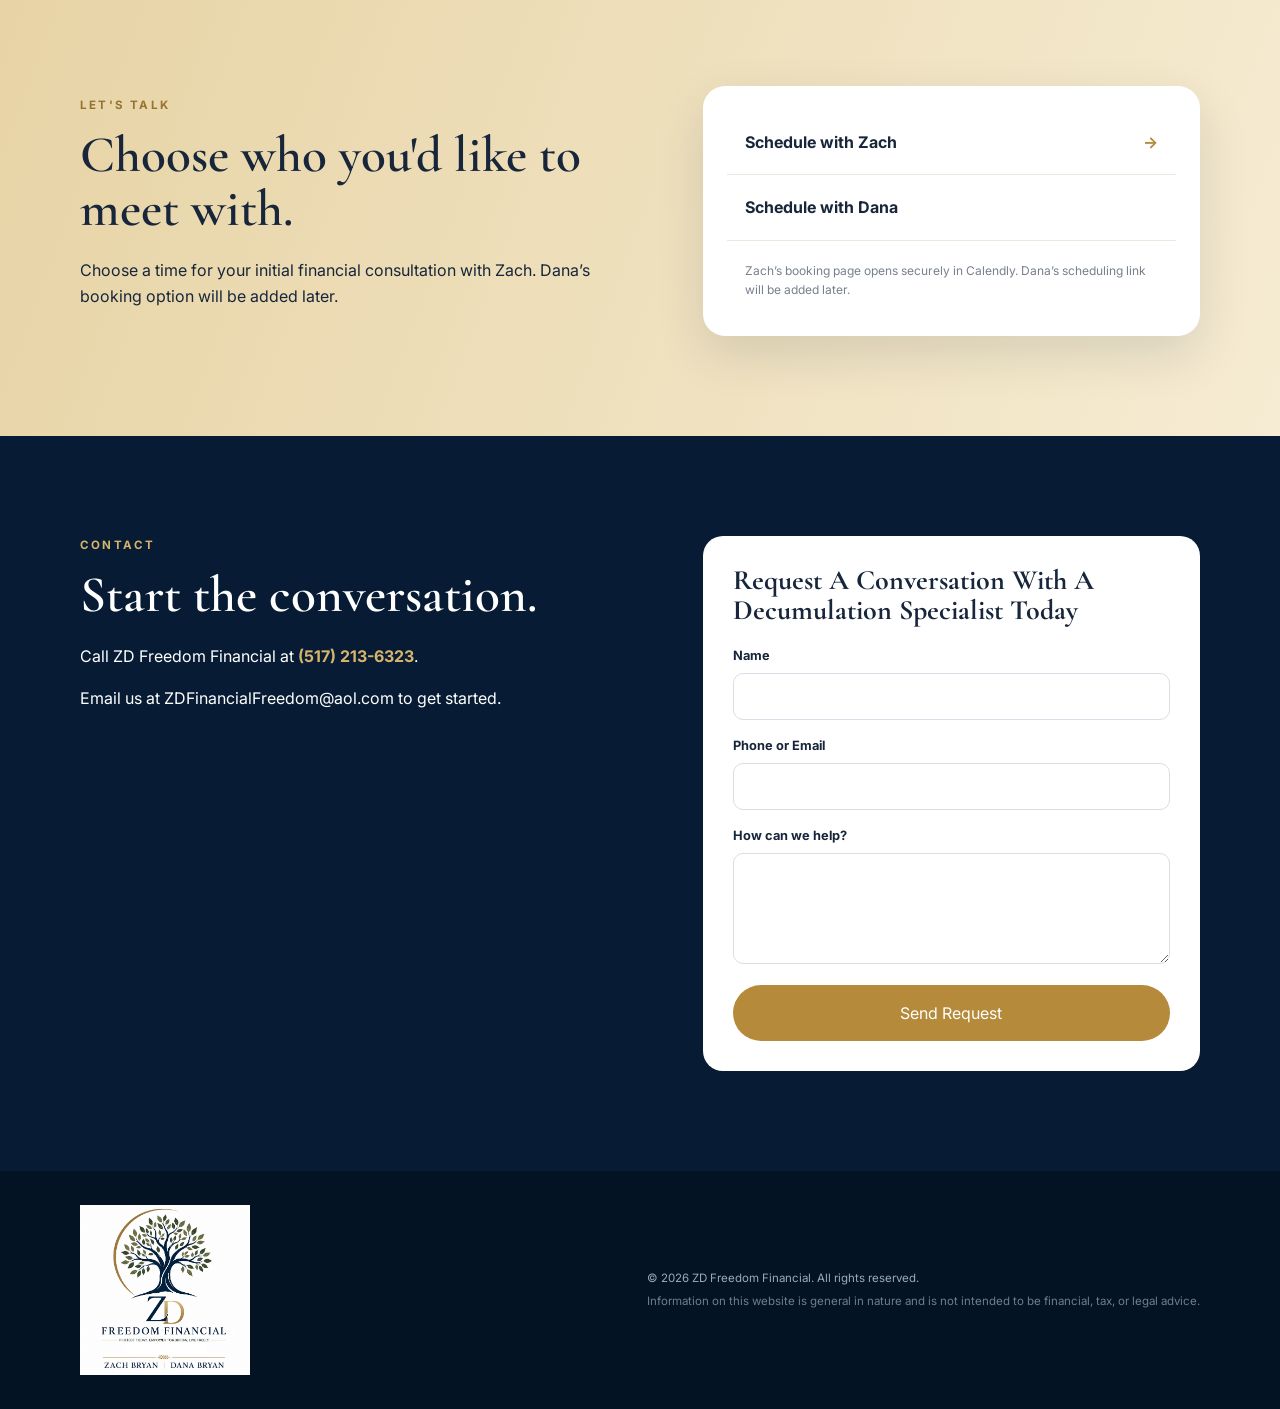
==== commit c14574f0: "Update Dana's booking link to Calendly" ====
--- a/index.html
+++ b/index.html
@@ -147,7 +147,7 @@
         </div>
         <div class="booking-panel">
           <a class="booking-button" href="https://calendly.com/zach1bryan/initial-financial-consultation" target="_blank" rel="noopener noreferrer">Schedule with Zach <span>→</span></a>
-          <a class="booking-button" href="config.html#dana">Schedule with Dana <span>→</span></a>
+          <a class="booking-button" href="https://calendly.com/dnbryan57/30min" target="_blank" rel="noopener noreferrer">Schedule with Dana <span></span></a>
           <p class="booking-note">Zach’s booking page opens securely in Calendly. Dana’s scheduling link will be added later.</p>
         </div>
       </div>
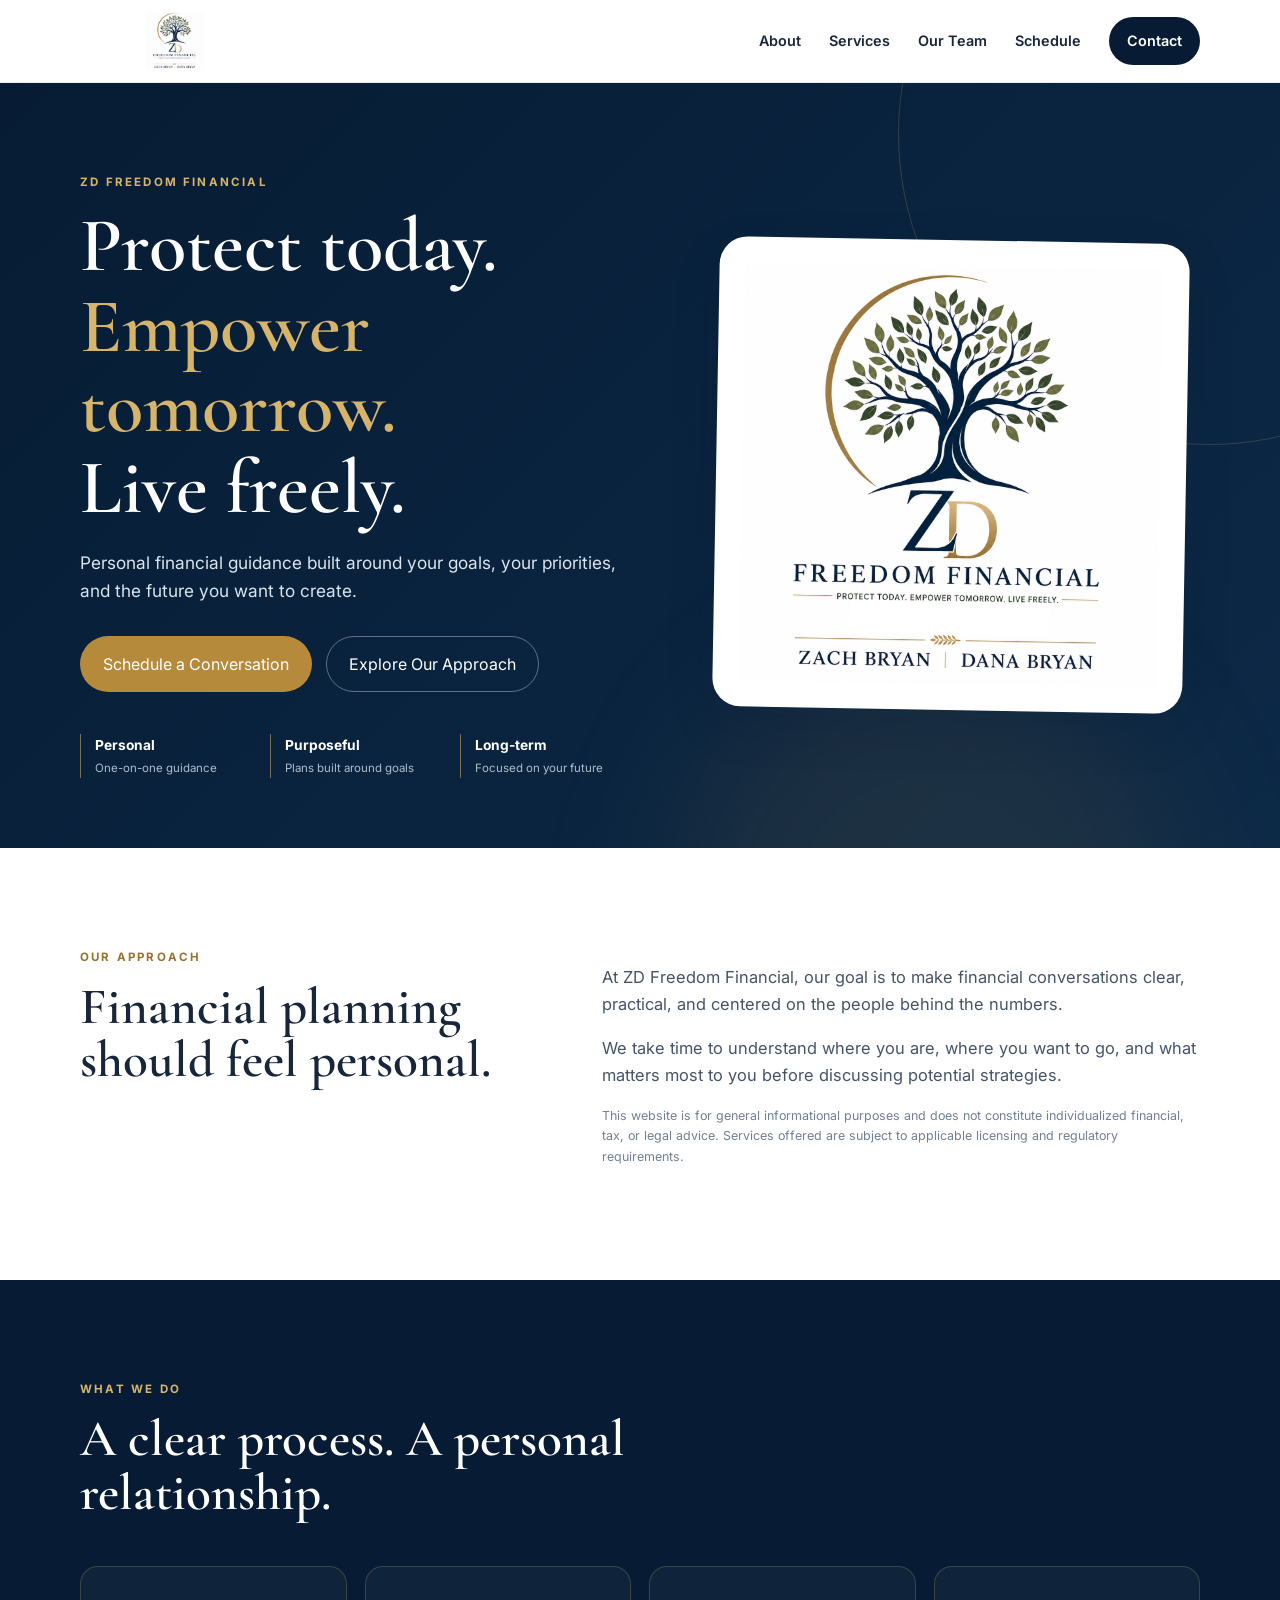
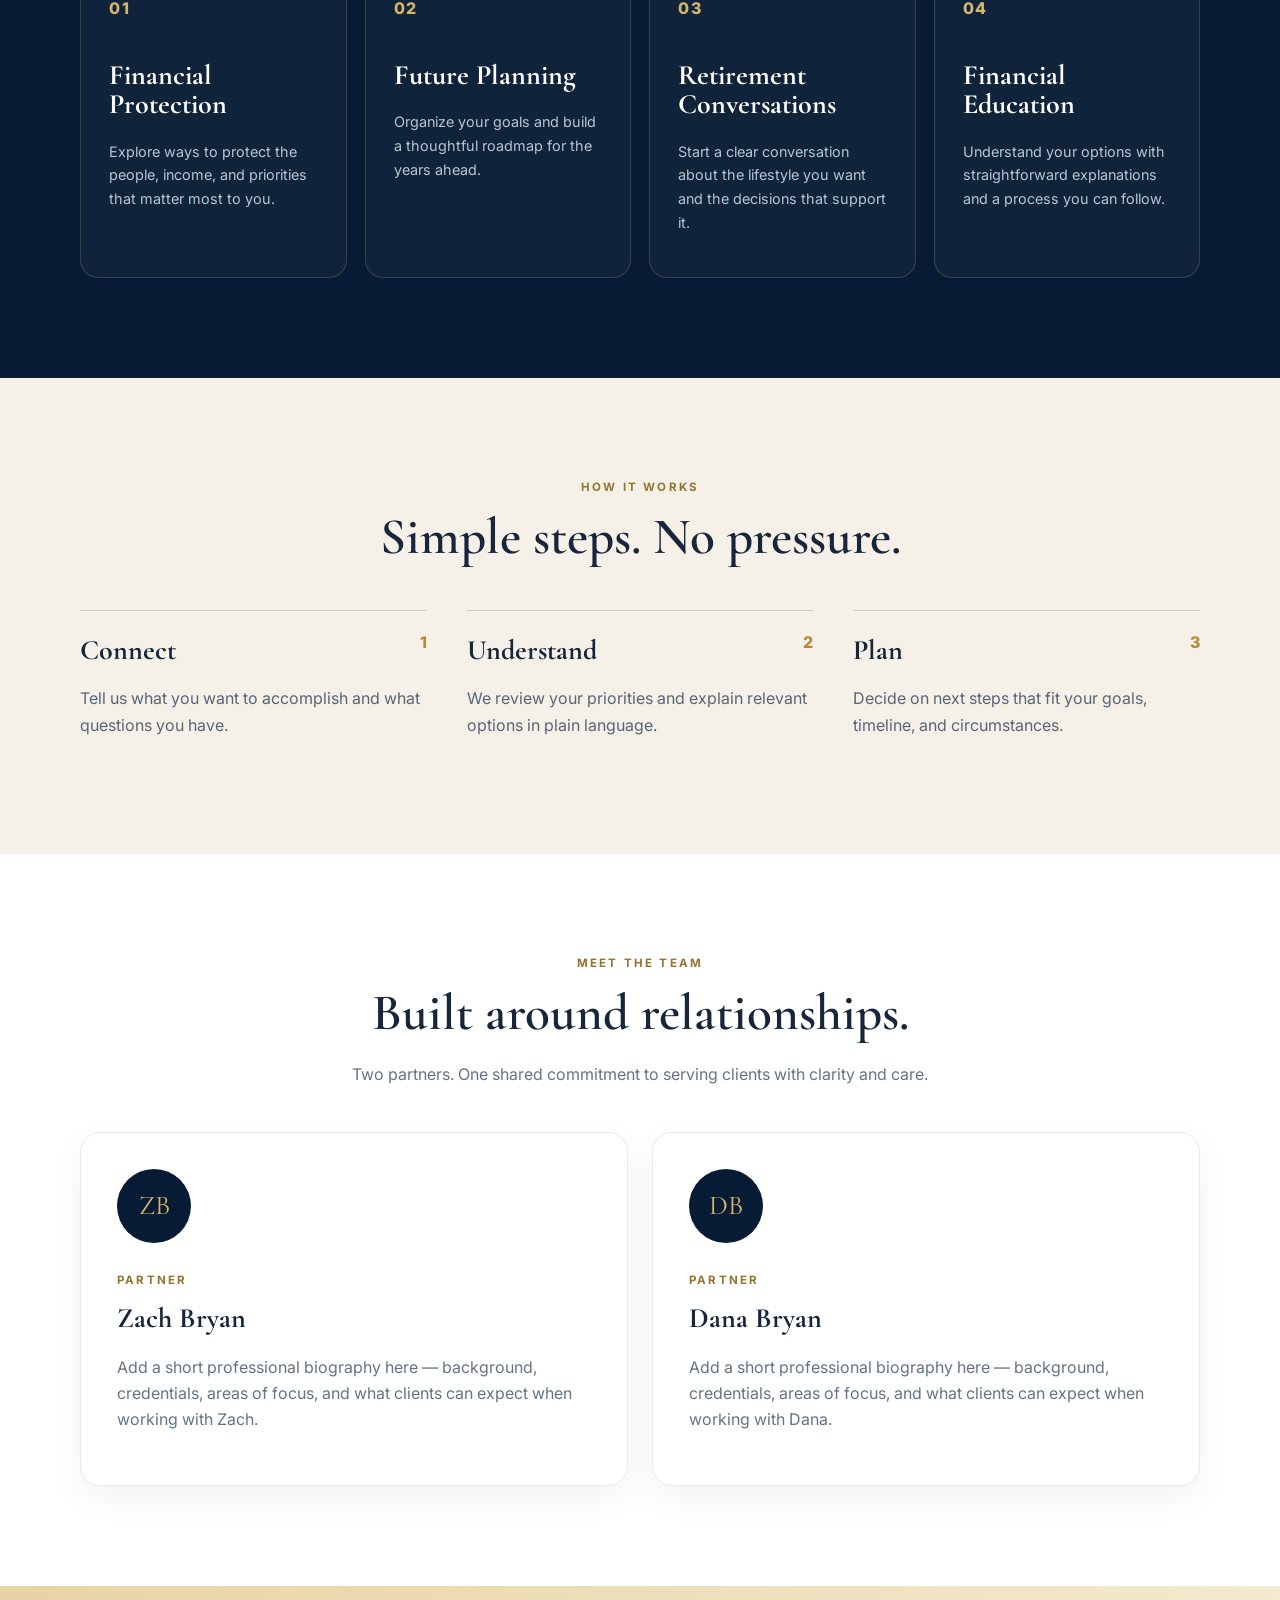
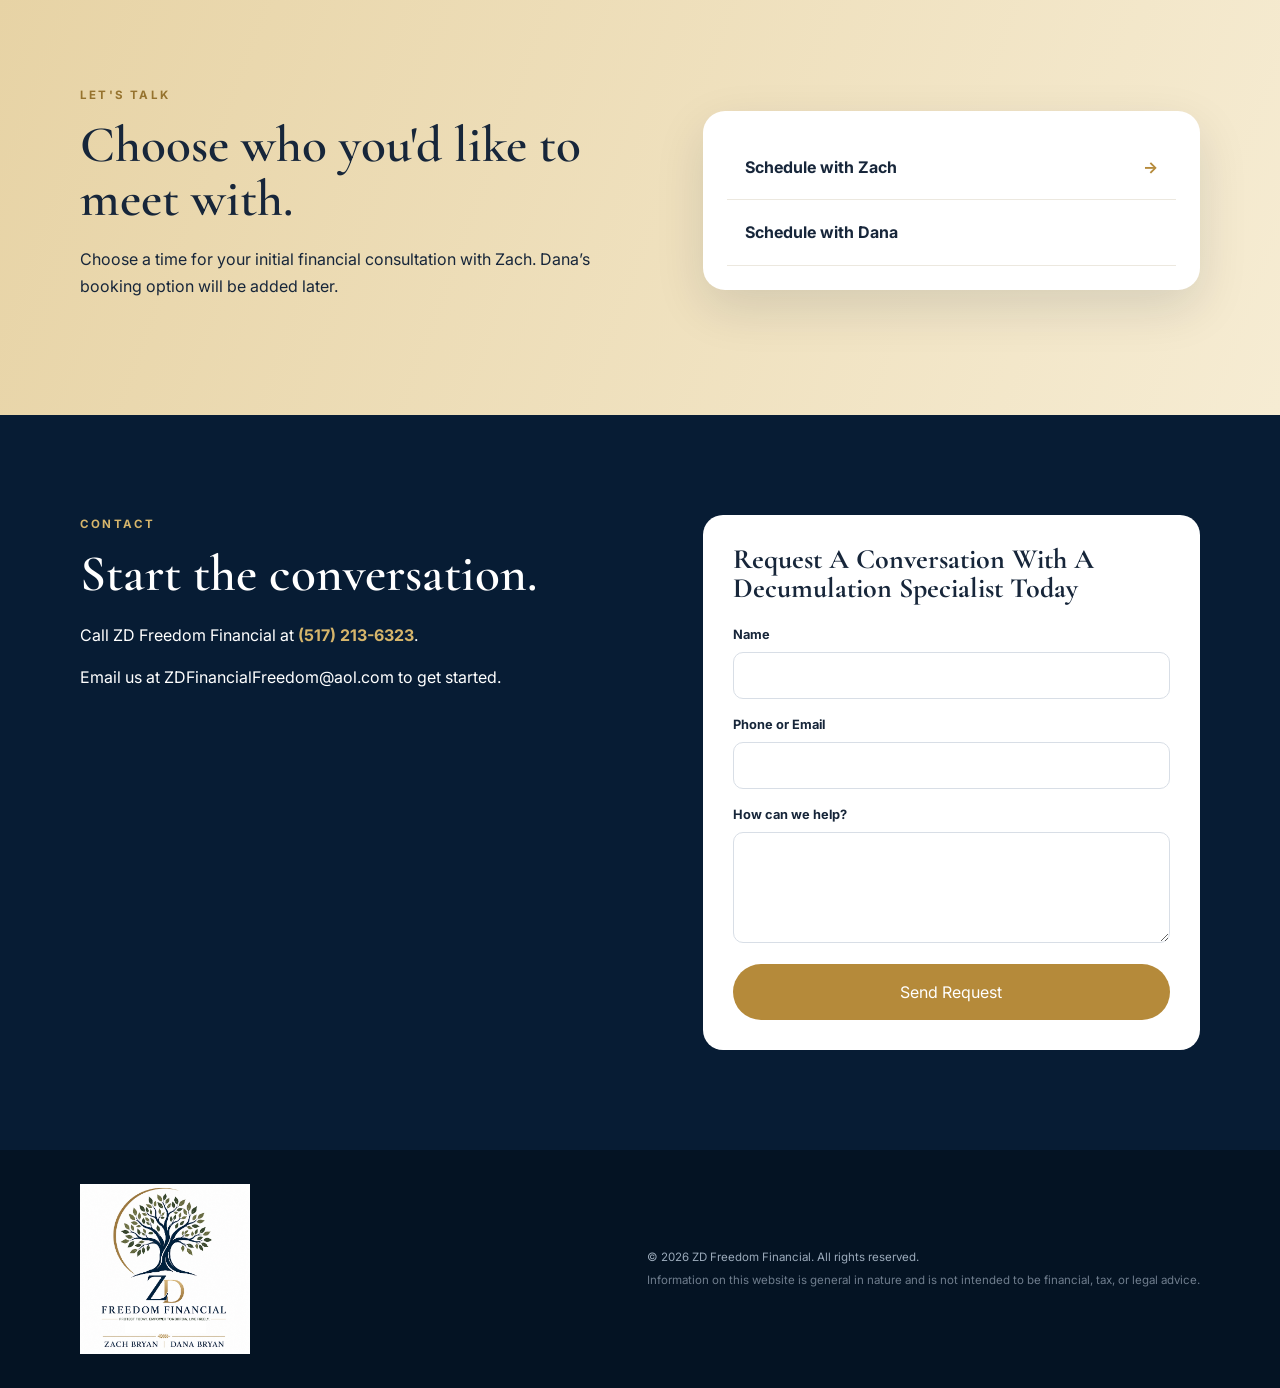
==== commit 6b96513f: "Update index.html" ====
--- a/index.html
+++ b/index.html
@@ -148,7 +148,6 @@
         <div class="booking-panel">
           <a class="booking-button" href="https://calendly.com/zach1bryan/initial-financial-consultation" target="_blank" rel="noopener noreferrer">Schedule with Zach <span>→</span></a>
           <a class="booking-button" href="https://calendly.com/dnbryan57/30min" target="_blank" rel="noopener noreferrer">Schedule with Dana <span></span></a>
-          <p class="booking-note">Zach’s booking page opens securely in Calendly. Dana’s scheduling link will be added later.</p>
         </div>
       </div>
     </section>
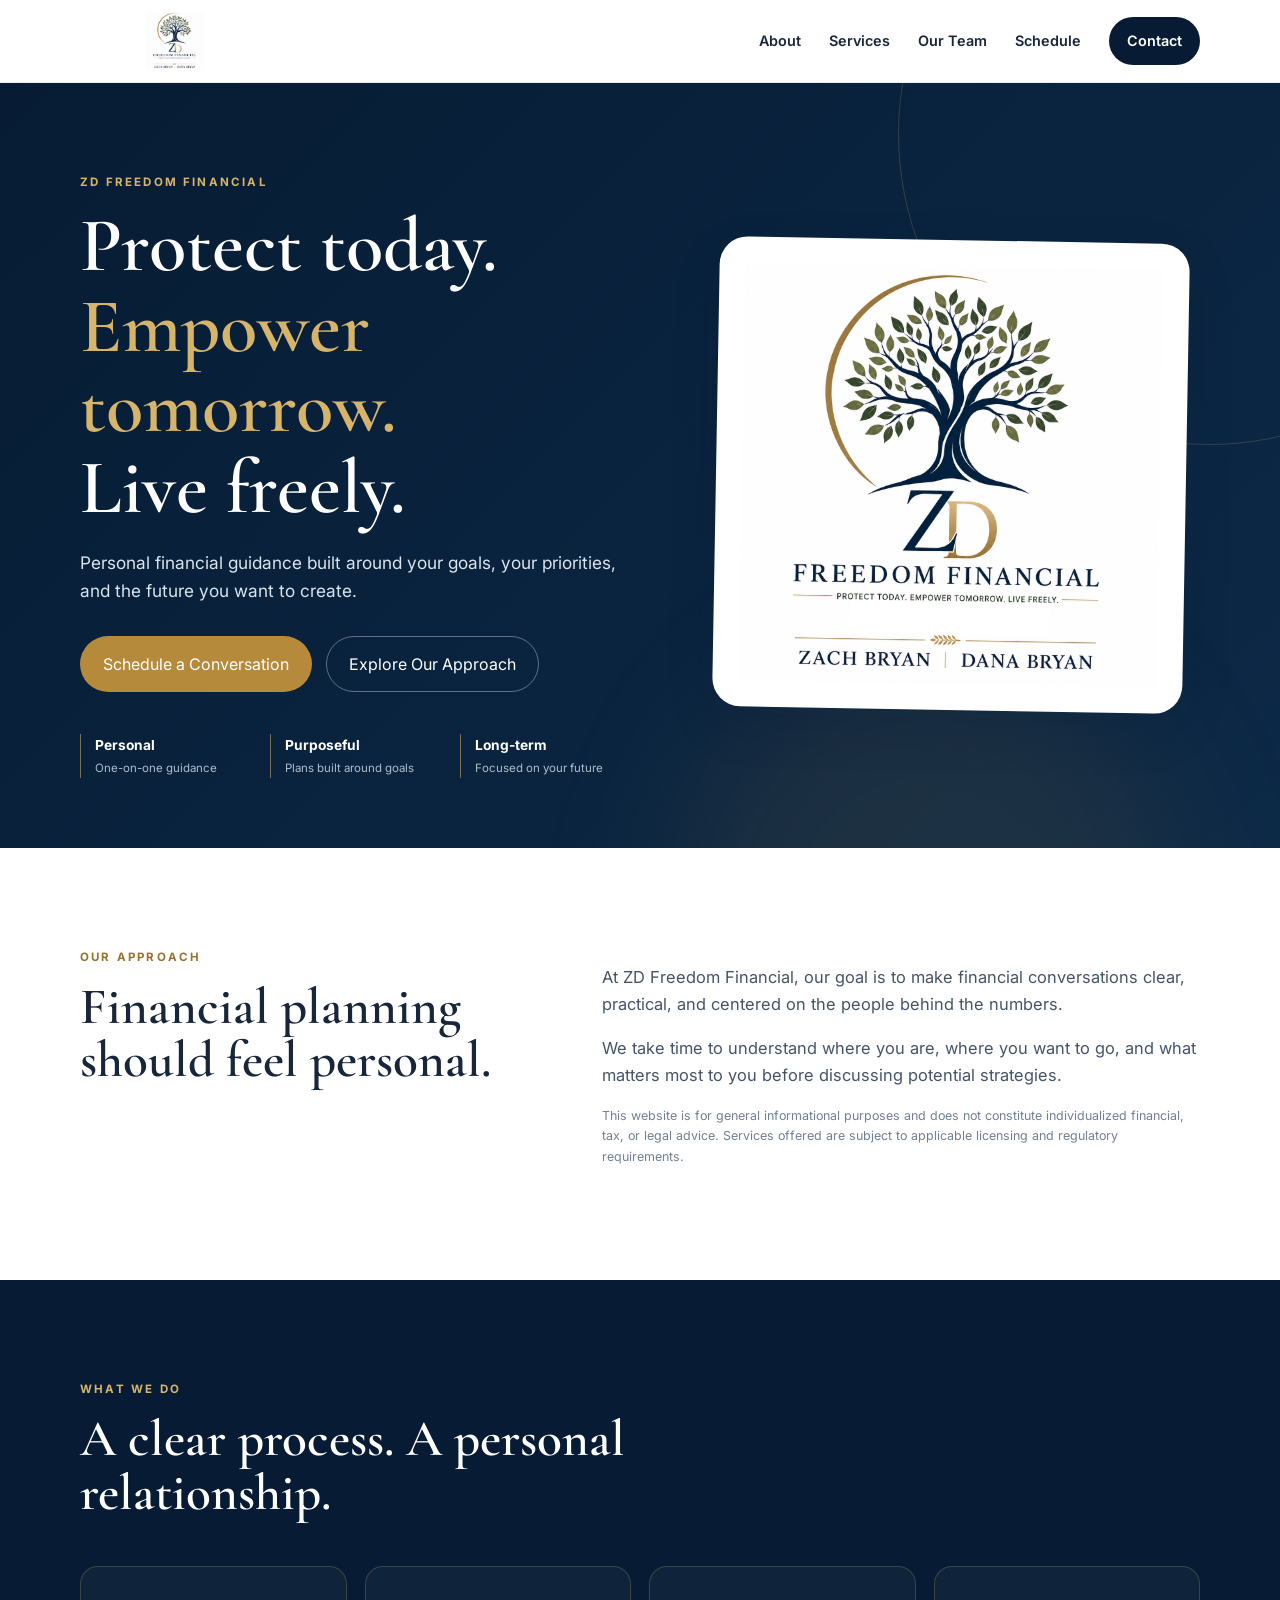
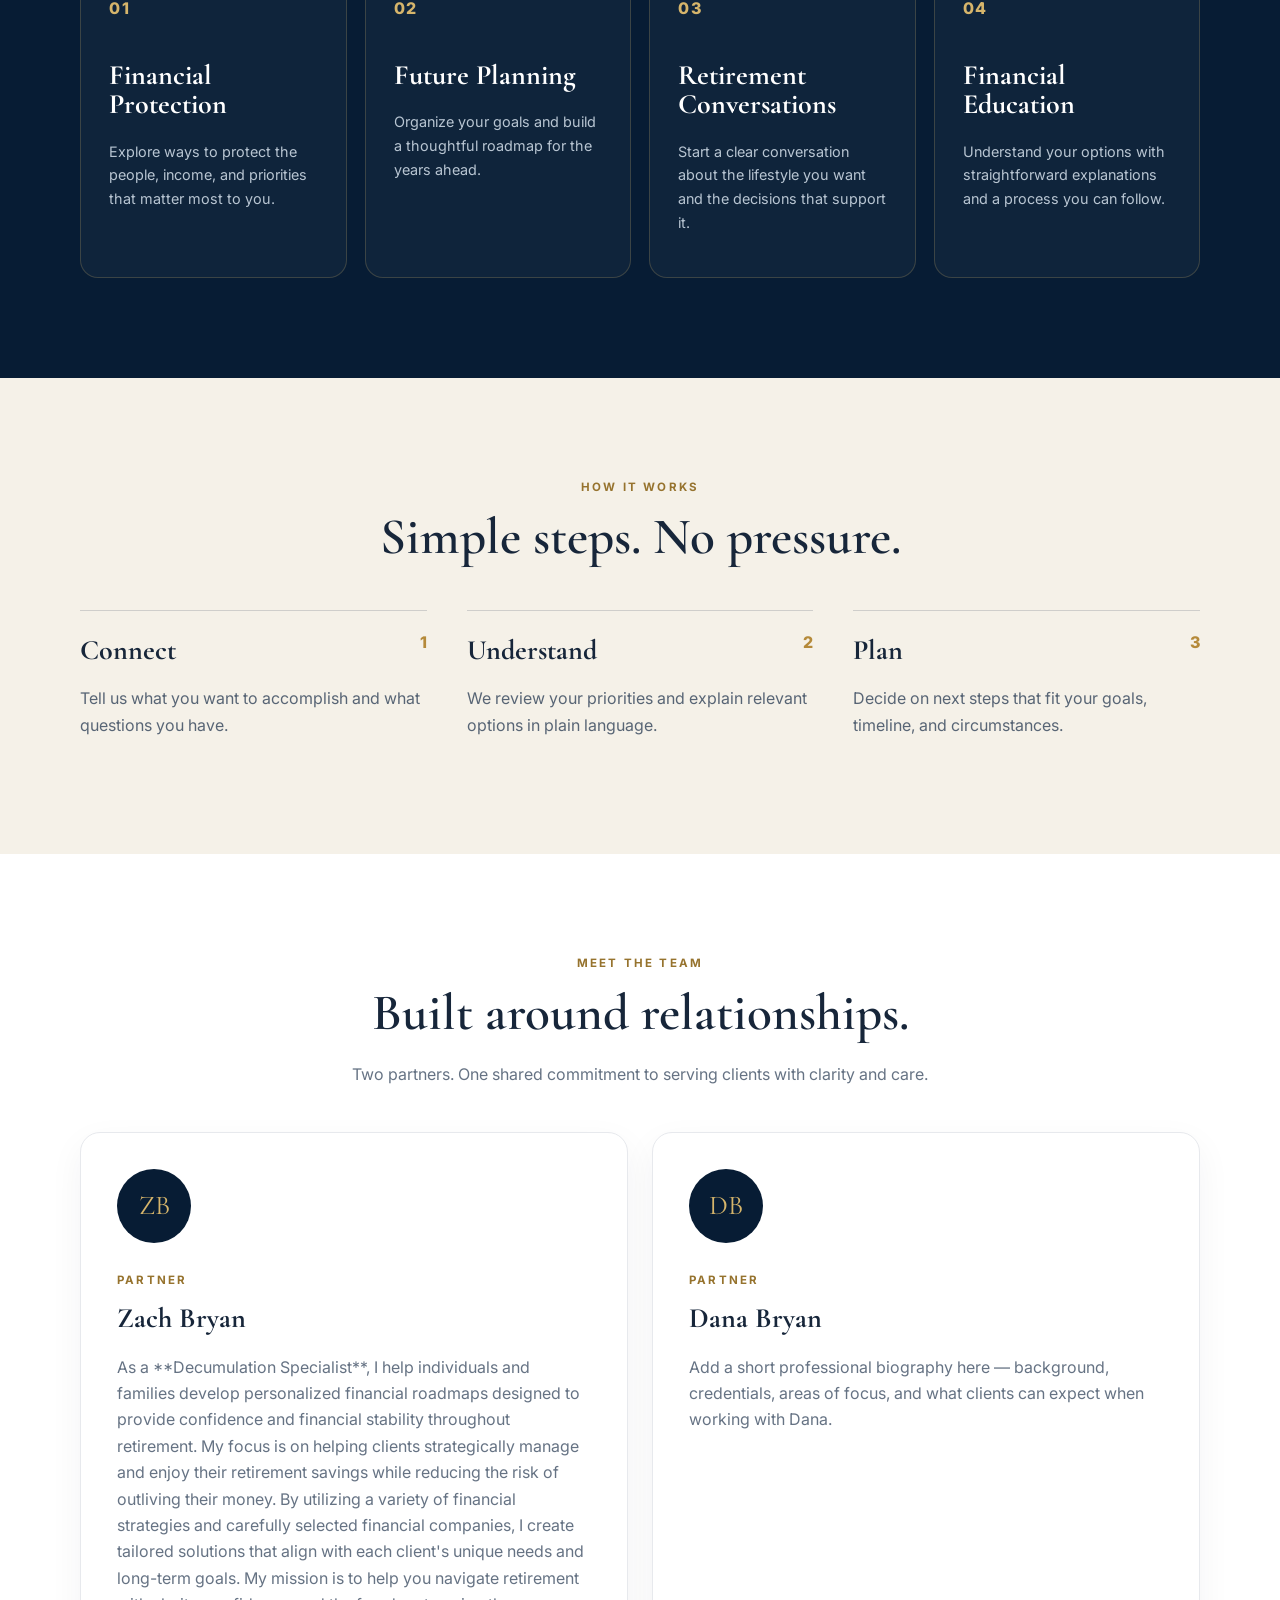
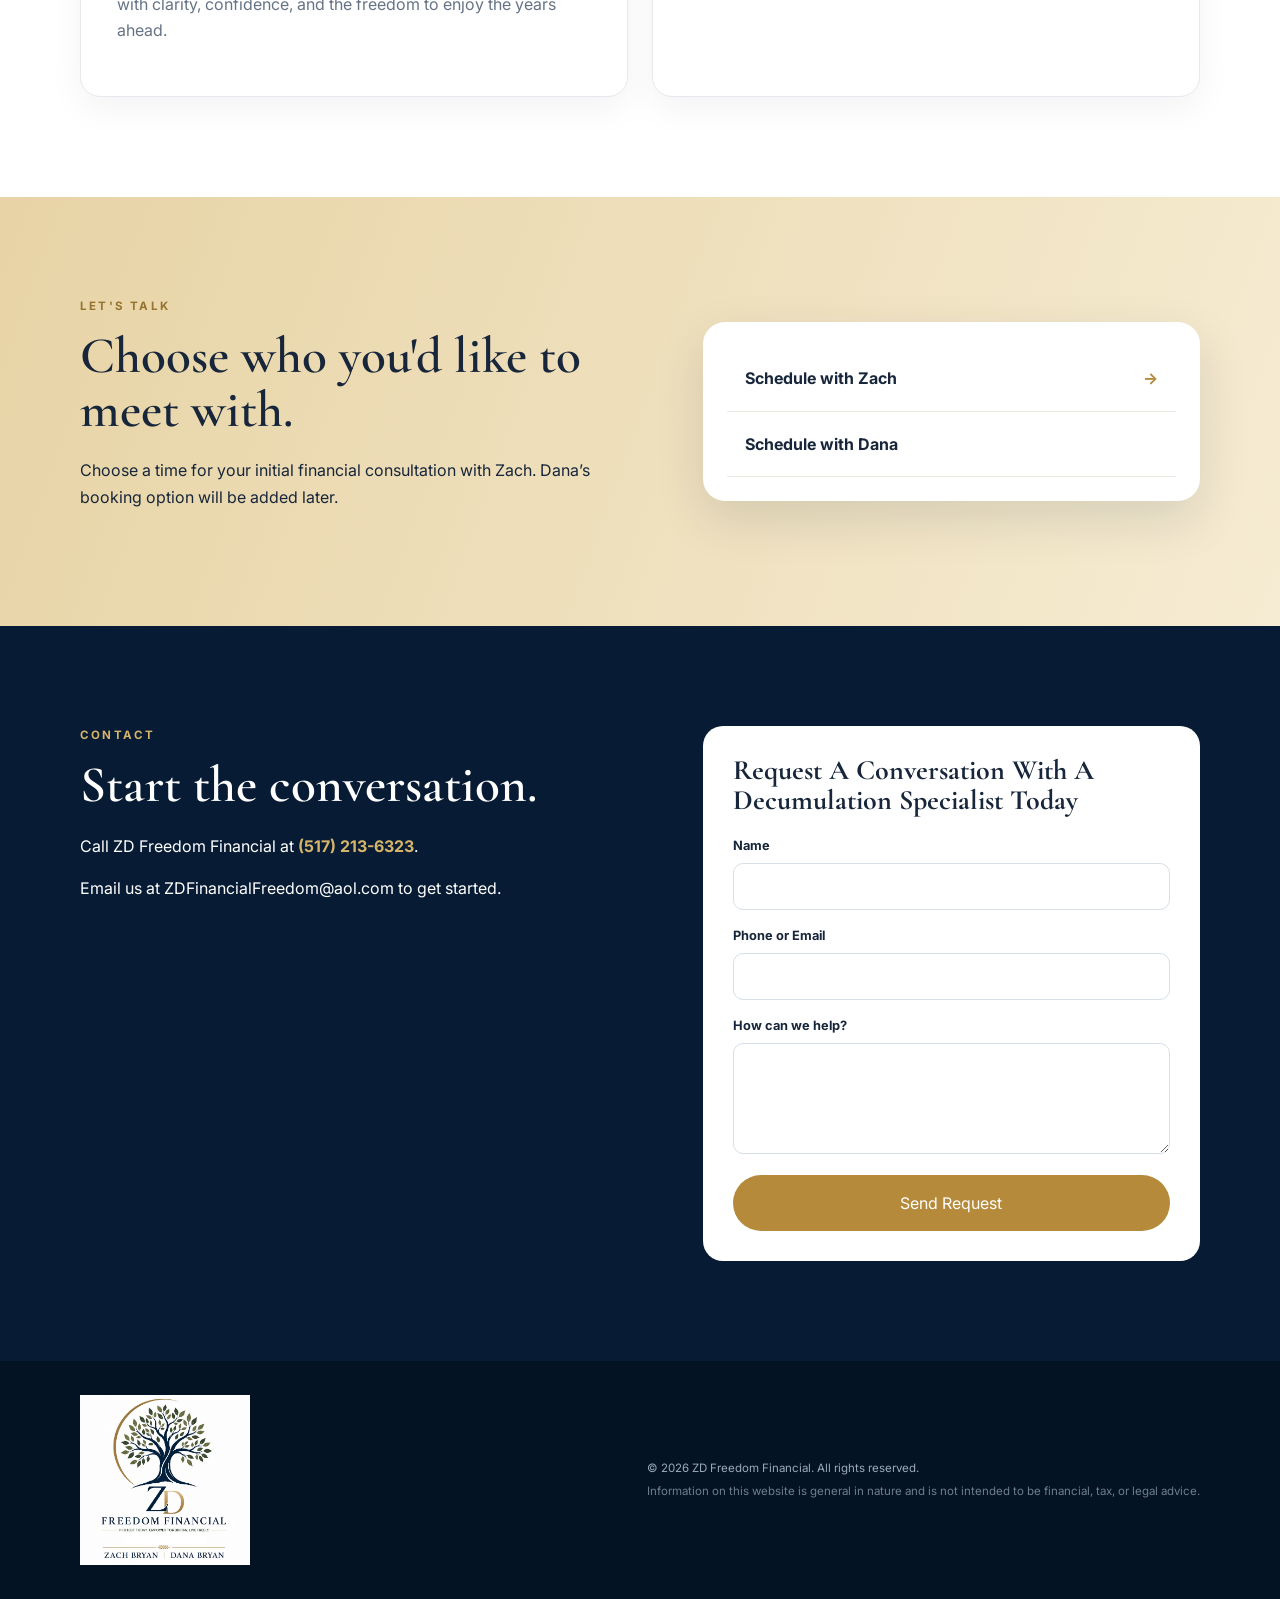
==== commit 9d6888e6: "Revise Zach Bryan's professional biography Updated biography for Zach Bryan to reflect his role as a" ====
--- a/index.html
+++ b/index.html
@@ -126,7 +126,7 @@
             <div class="person-monogram">ZB</div>
             <p class="eyebrow dark">PARTNER</p>
             <h3>Zach Bryan</h3>
-            <p>Add a short professional biography here — background, credentials, areas of focus, and what clients can expect when working with Zach.</p>
+            <p>As a **Decumulation Specialist**, I help individuals and families develop personalized financial roadmaps designed to provide confidence and financial stability throughout retirement. My focus is on helping clients strategically manage and enjoy their retirement savings while reducing the risk of outliving their money. By utilizing a variety of financial strategies and carefully selected financial companies, I create tailored solutions that align with each client's unique needs and long-term goals. My mission is to help you navigate retirement with clarity, confidence, and the freedom to enjoy the years ahead.</p>
           </article>
           <article class="person-card">
             <div class="person-monogram">DB</div>
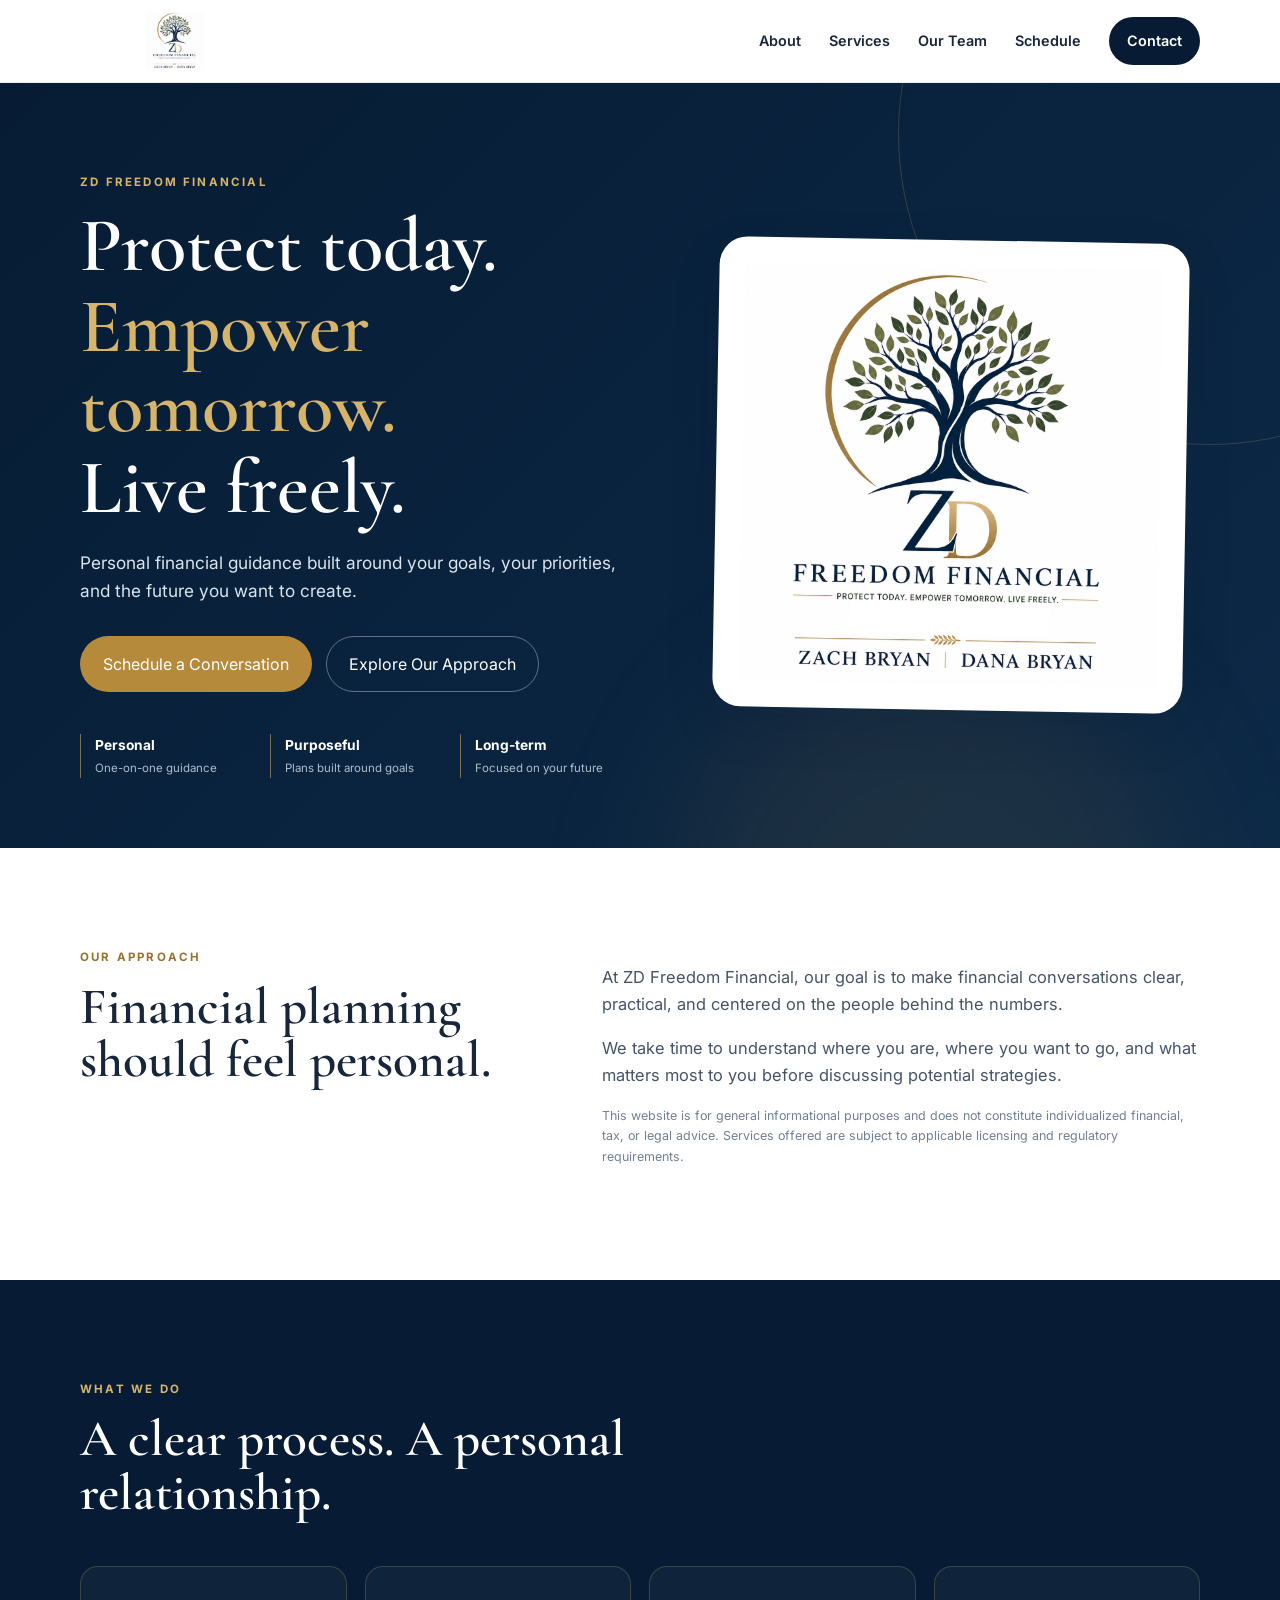
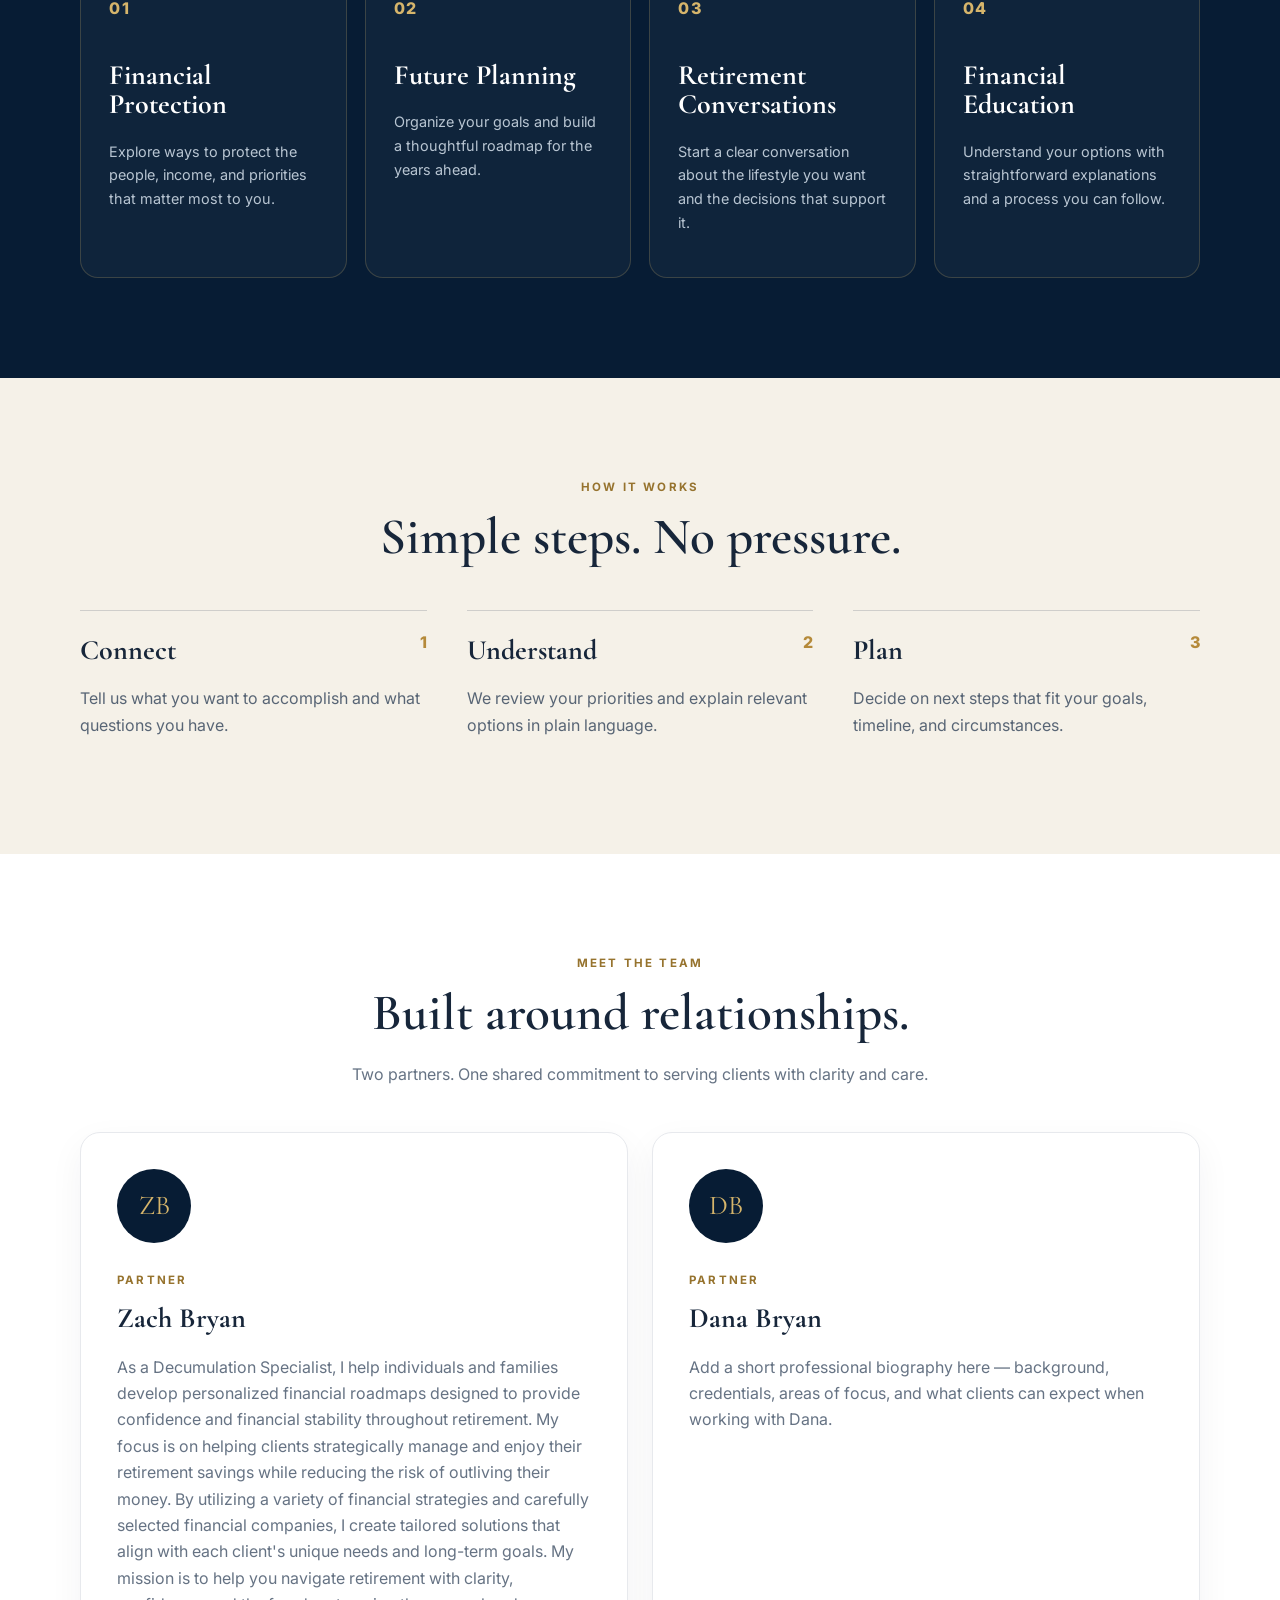
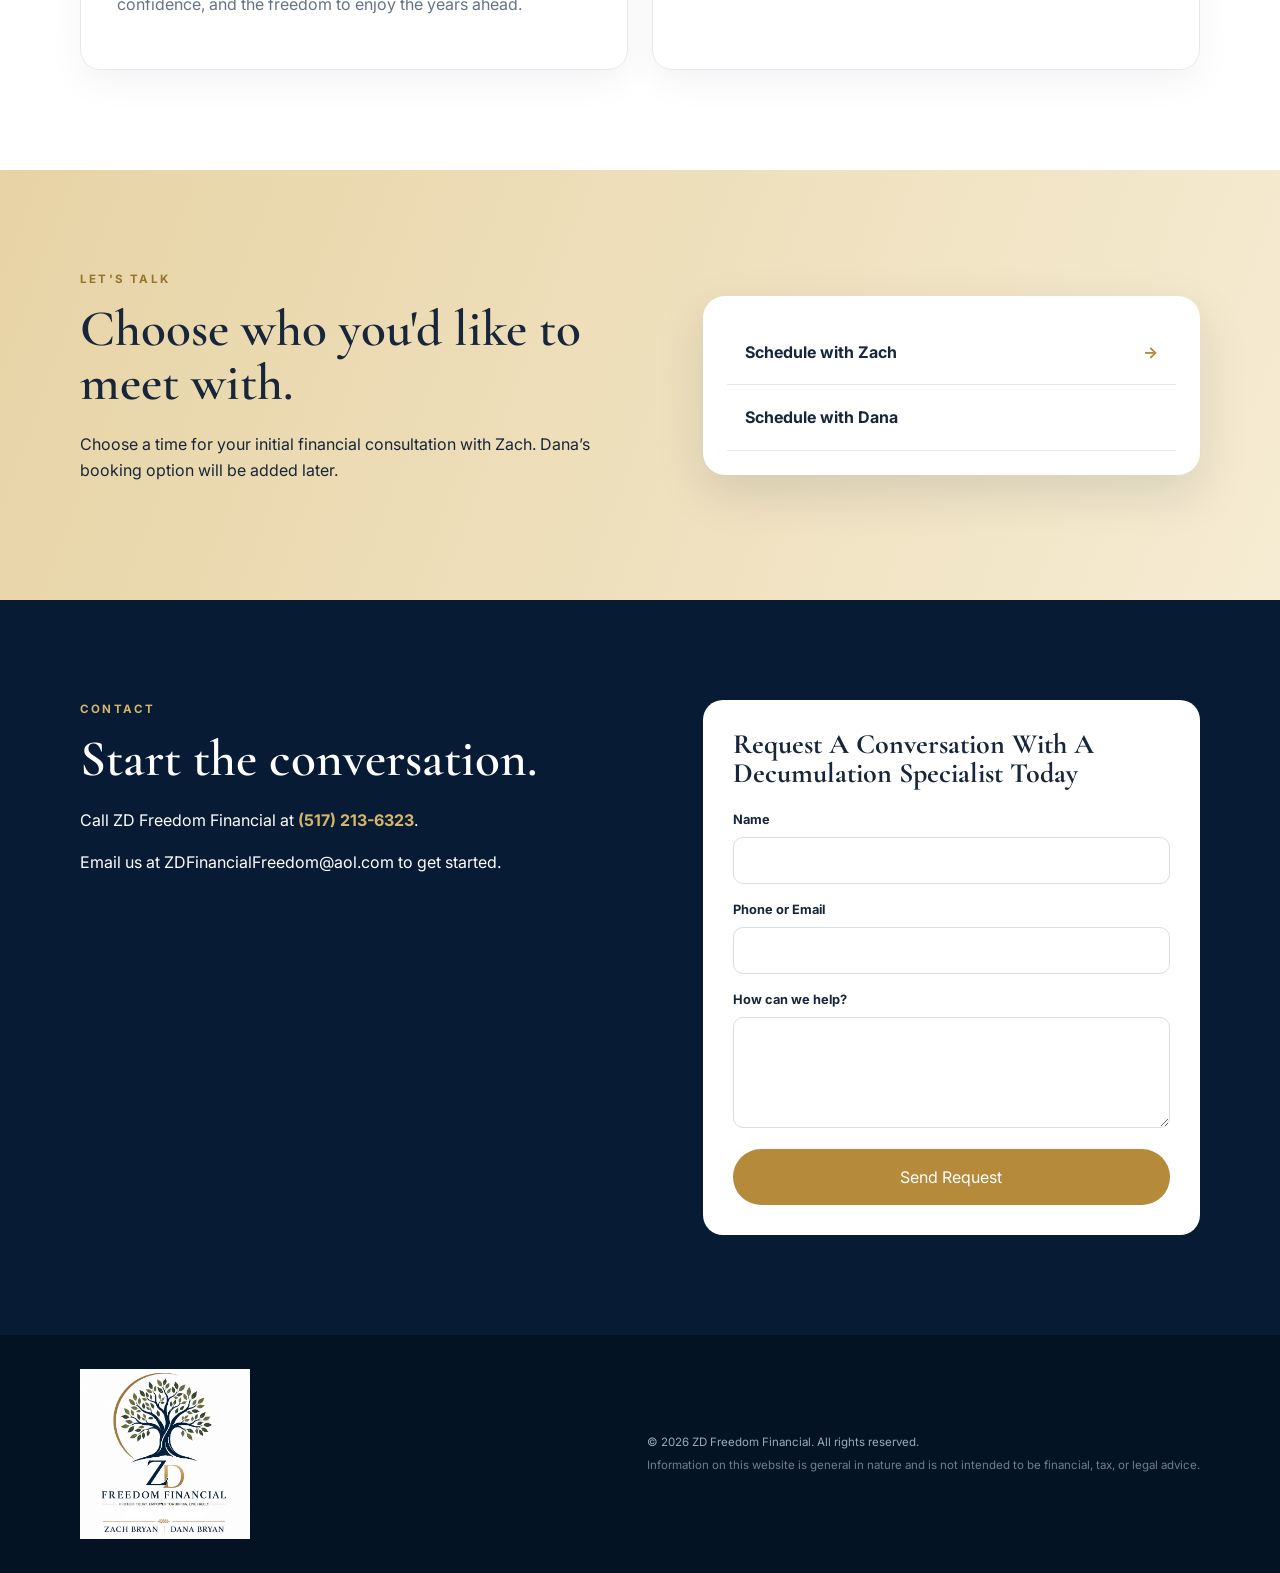
==== commit 5c8a306f: "Remove markdown formatting from description" ====
--- a/index.html
+++ b/index.html
@@ -126,7 +126,7 @@
             <div class="person-monogram">ZB</div>
             <p class="eyebrow dark">PARTNER</p>
             <h3>Zach Bryan</h3>
-            <p>As a **Decumulation Specialist**, I help individuals and families develop personalized financial roadmaps designed to provide confidence and financial stability throughout retirement. My focus is on helping clients strategically manage and enjoy their retirement savings while reducing the risk of outliving their money. By utilizing a variety of financial strategies and carefully selected financial companies, I create tailored solutions that align with each client's unique needs and long-term goals. My mission is to help you navigate retirement with clarity, confidence, and the freedom to enjoy the years ahead.</p>
+            <p>As a Decumulation Specialist, I help individuals and families develop personalized financial roadmaps designed to provide confidence and financial stability throughout retirement. My focus is on helping clients strategically manage and enjoy their retirement savings while reducing the risk of outliving their money. By utilizing a variety of financial strategies and carefully selected financial companies, I create tailored solutions that align with each client's unique needs and long-term goals. My mission is to help you navigate retirement with clarity, confidence, and the freedom to enjoy the years ahead.</p>
           </article>
           <article class="person-card">
             <div class="person-monogram">DB</div>
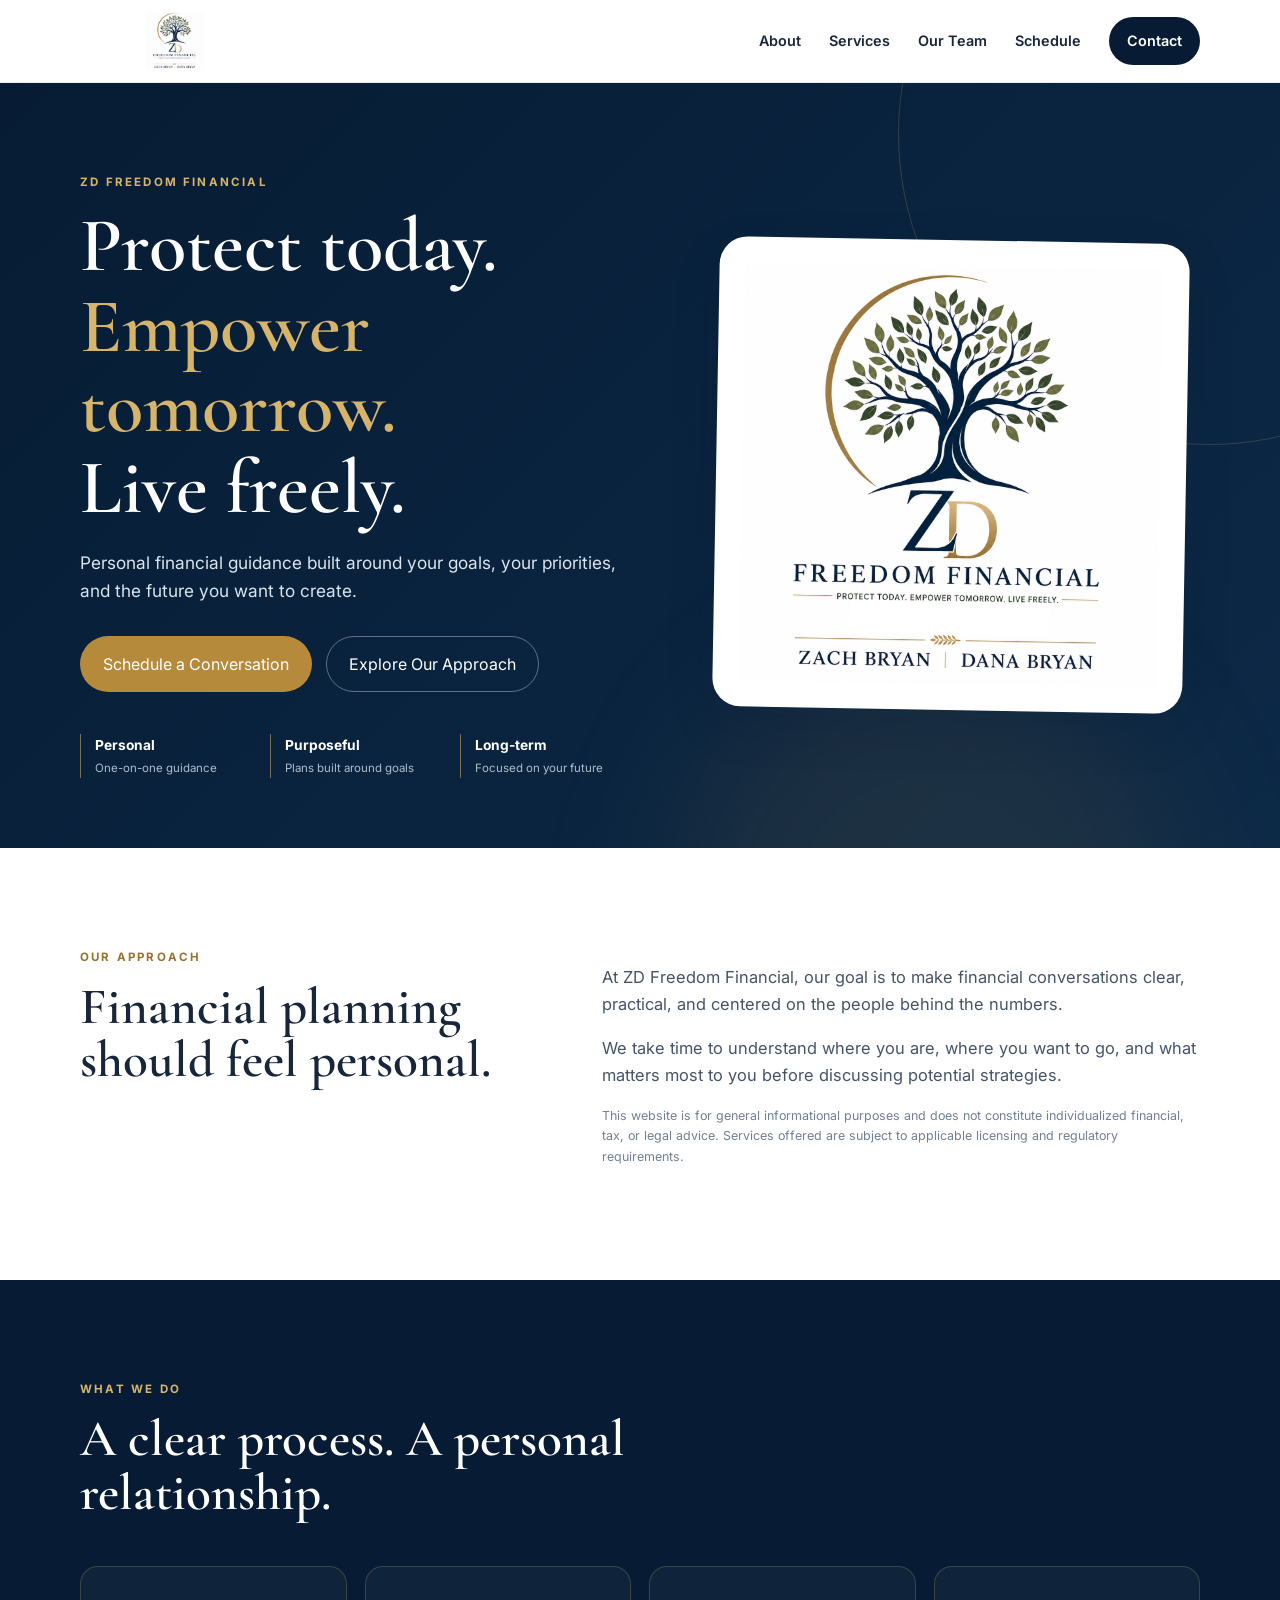
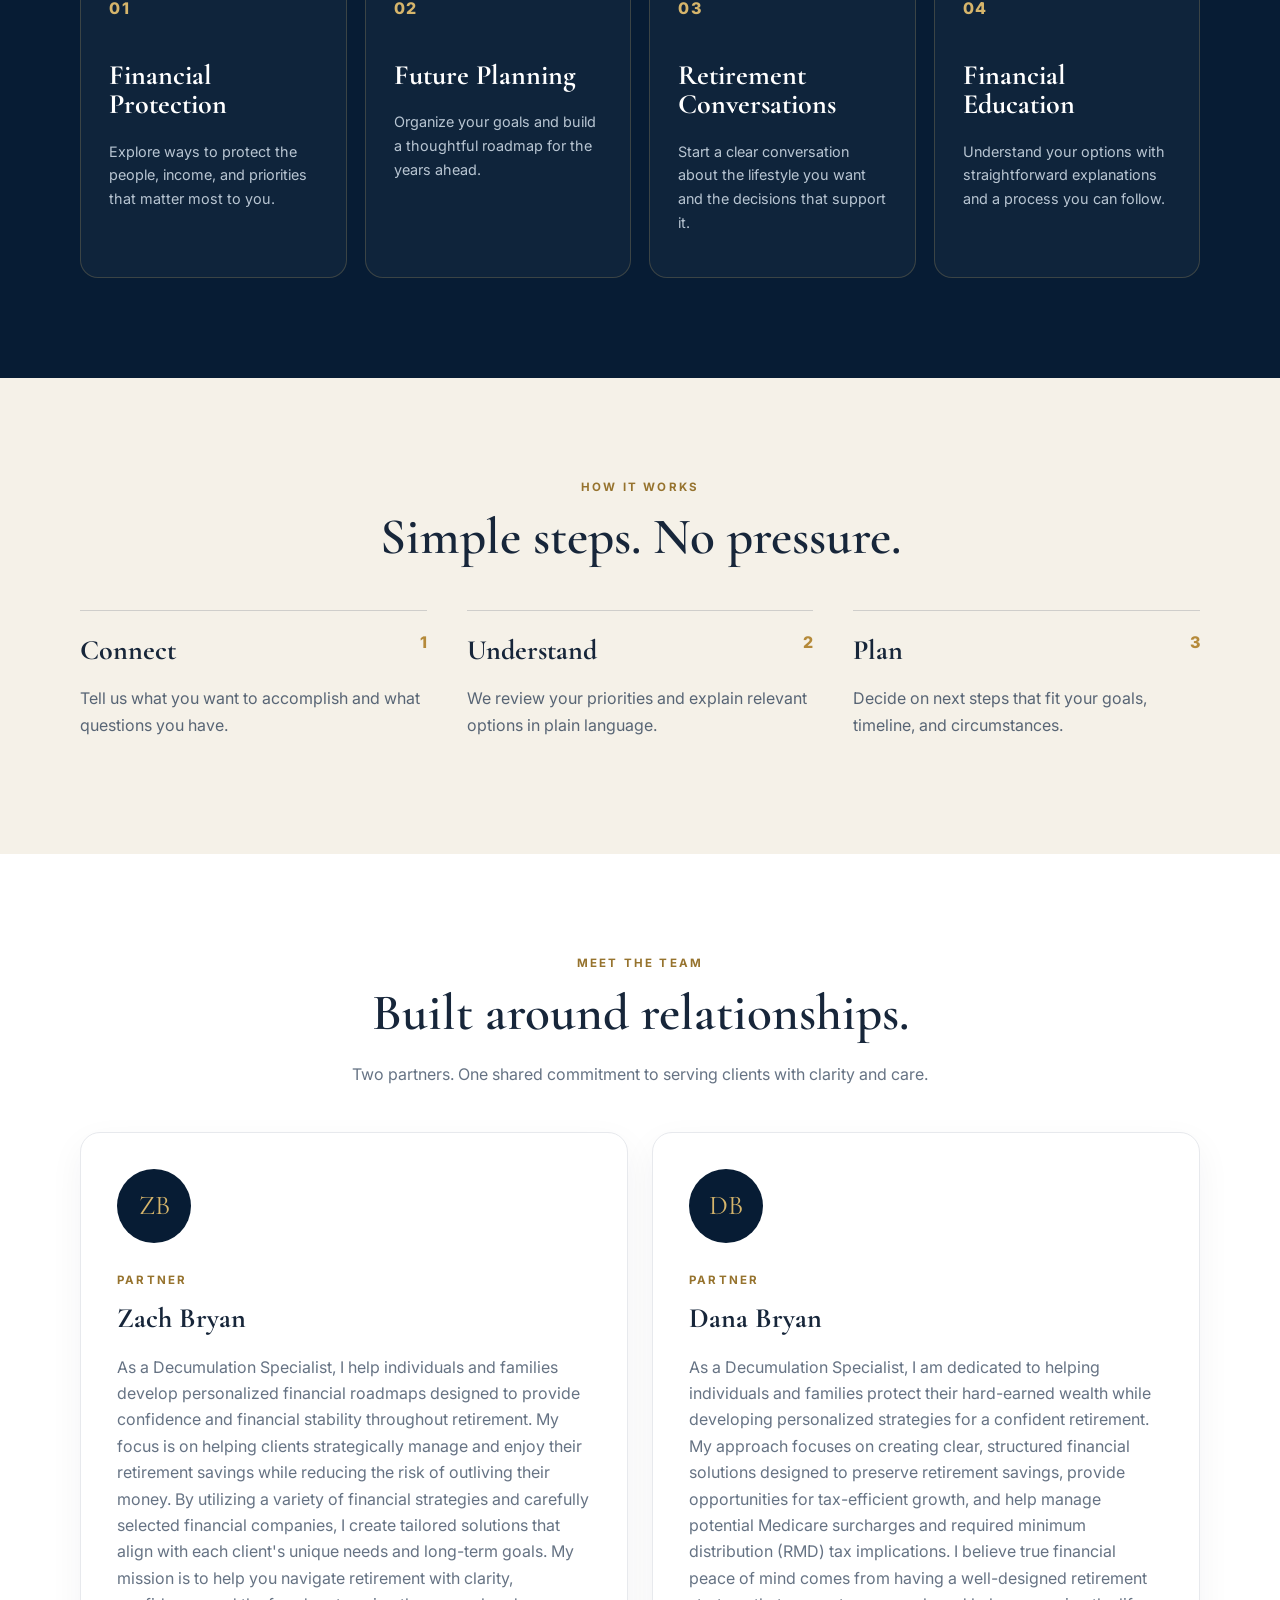
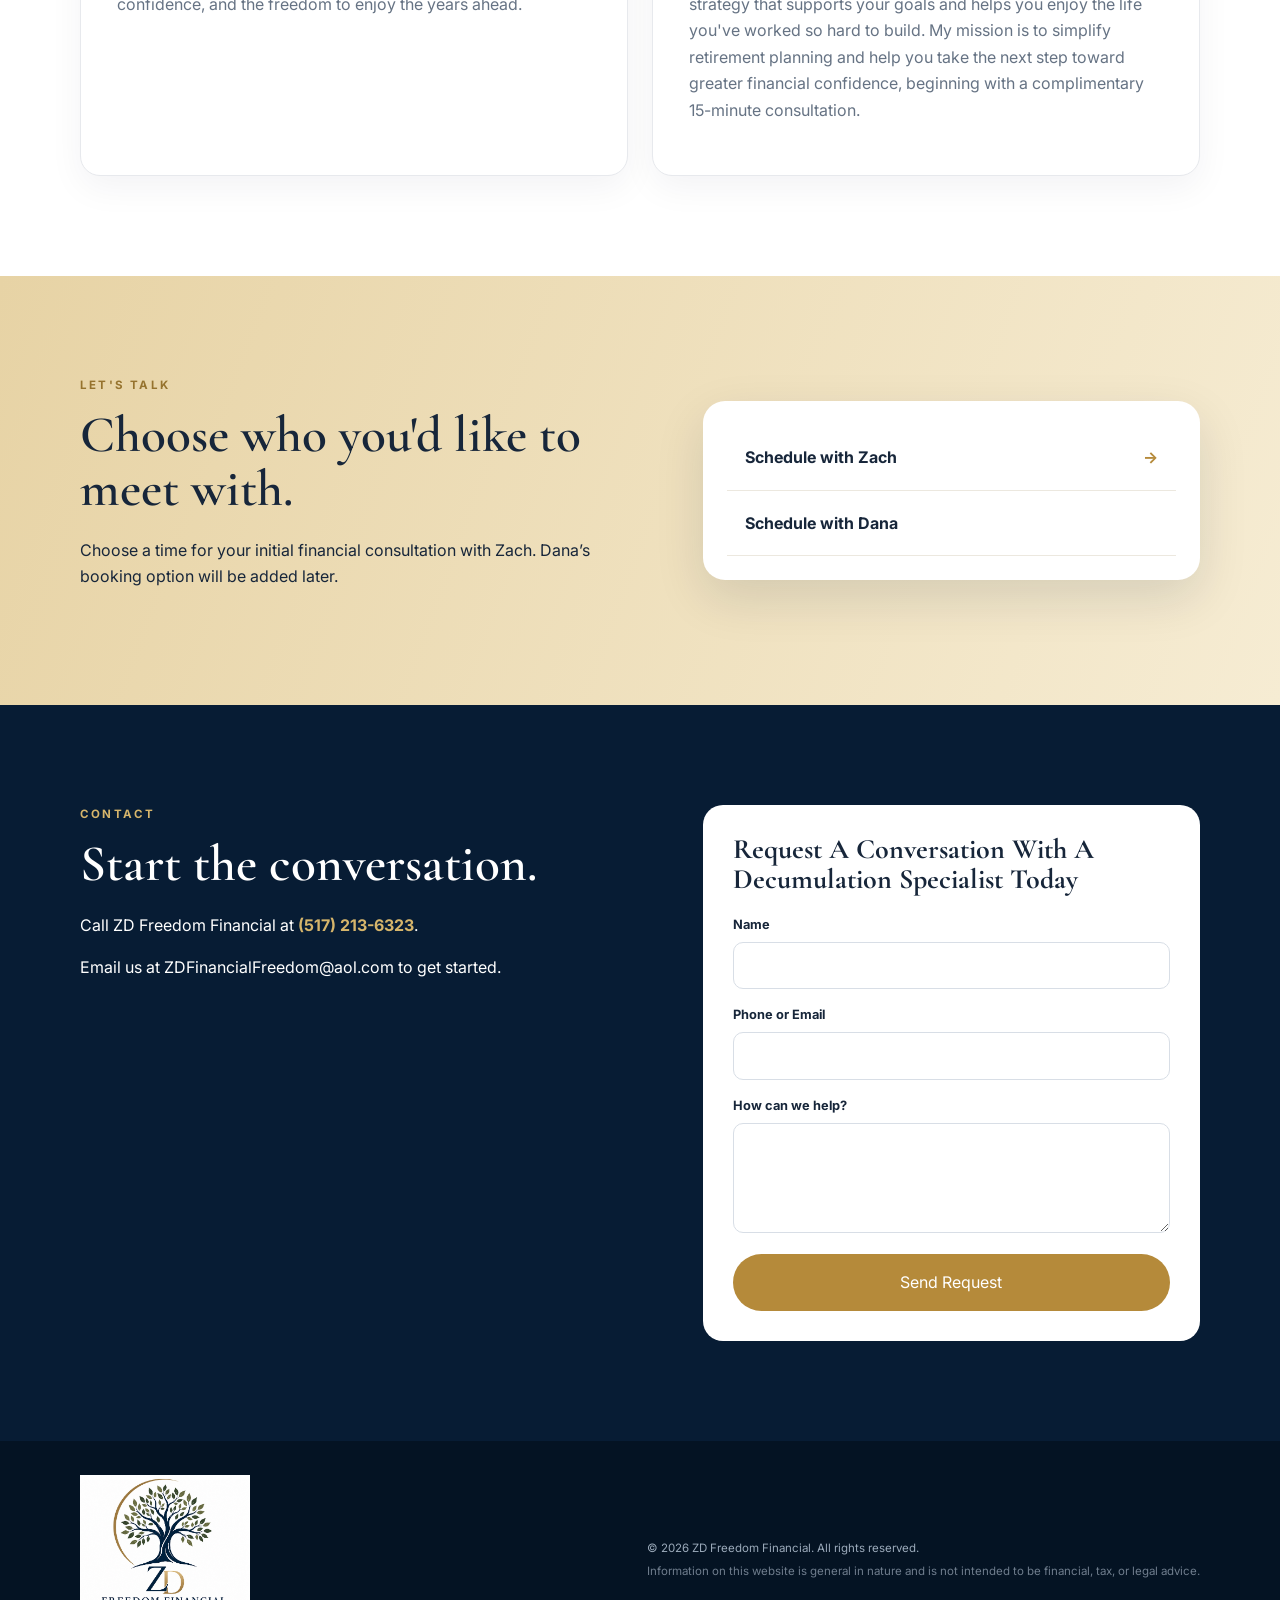
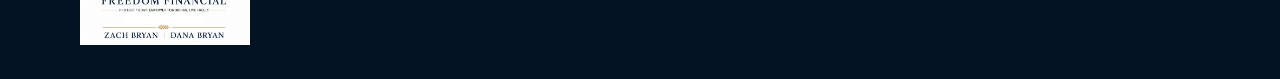
==== commit ffecb7cf: "Update index.html" ====
--- a/index.html
+++ b/index.html
@@ -132,7 +132,7 @@
             <div class="person-monogram">DB</div>
             <p class="eyebrow dark">PARTNER</p>
             <h3>Dana Bryan</h3>
-            <p>Add a short professional biography here — background, credentials, areas of focus, and what clients can expect when working with Dana.</p>
+            <p>As a Decumulation Specialist, I am dedicated to helping individuals and families protect their hard-earned wealth while developing personalized strategies for a confident retirement. My approach focuses on creating clear, structured financial solutions designed to preserve retirement savings, provide opportunities for tax-efficient growth, and help manage potential Medicare surcharges and required minimum distribution (RMD) tax implications. I believe true financial peace of mind comes from having a well-designed retirement strategy that supports your goals and helps you enjoy the life you've worked so hard to build. My mission is to simplify retirement planning and help you take the next step toward greater financial confidence, beginning with a complimentary 15-minute consultation.</p>
           </article>
         </div>
       </div>
